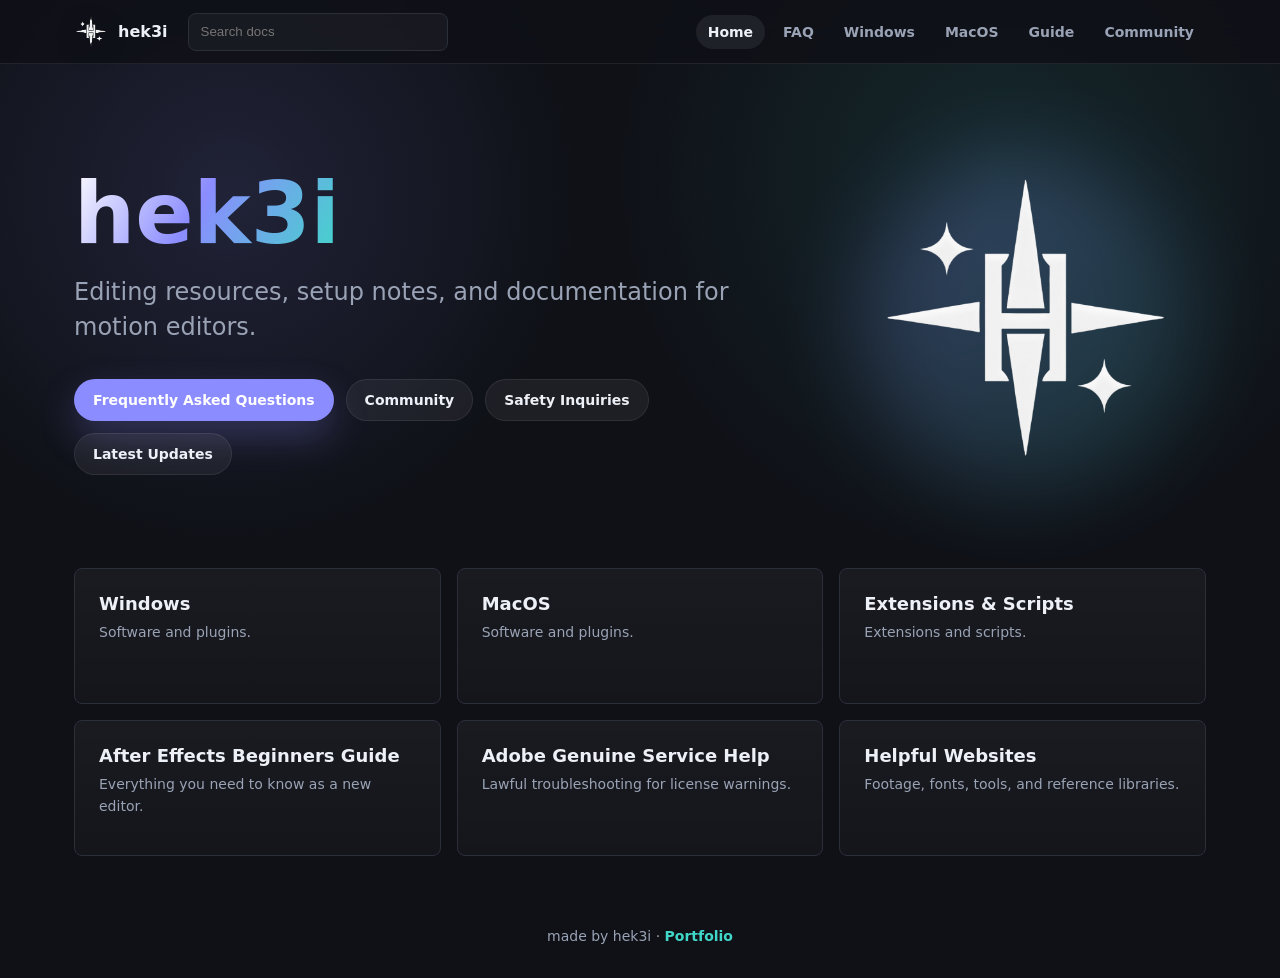
==== index.html @ b984771a "Add files via upload" ====
<!doctype html>
<html lang="en">
<head>
  <meta charset="utf-8">
  <meta name="viewport" content="width=device-width, initial-scale=1">
  <title>Home - hek3i</title>
  <meta name="description" content="Editing resources and documentation for hek3i.">
  <style>
    :root {
      color-scheme: dark;
      --bg: #0f1117;
      --panel: #171a22;
      --panel-soft: #1d212c;
      --line: #2a2f3a;
      --text: #edf0f7;
      --muted: #9aa3b5;
      --brand: #8b8cff;
      --brand-2: #40d7c8;
      --accent: #ffbd66;
      --danger: #ff7676;
      --radius: 8px;
      font-family: Inter, ui-sans-serif, system-ui, -apple-system, BlinkMacSystemFont, "Segoe UI", sans-serif;
    }

    * { box-sizing: border-box; }

    body {
      margin: 0;
      min-height: 100vh;
      background:
        radial-gradient(circle at 78% 18%, rgba(64, 215, 200, .12), transparent 24rem),
        radial-gradient(circle at 18% 20%, rgba(139, 140, 255, .14), transparent 22rem),
        var(--bg);
      color: var(--text);
      letter-spacing: 0;
    }

    a { color: inherit; text-decoration: none; }

    .topbar {
      position: sticky;
      top: 0;
      z-index: 20;
      height: 64px;
      border-bottom: 1px solid rgba(255,255,255,.08);
      background: rgba(15, 17, 23, .88);
      backdrop-filter: blur(16px);
    }

    .topbar-inner {
      max-width: 1180px;
      height: 100%;
      margin: 0 auto;
      display: flex;
      align-items: center;
      gap: 20px;
      padding: 0 24px;
    }

    .brand {
      display: inline-flex;
      align-items: center;
      gap: 10px;
      min-width: max-content;
      font-weight: 700;
    }

    .brand img {
      width: 34px;
      height: 34px;
      object-fit: contain;
      filter: drop-shadow(0 6px 14px rgba(0,0,0,.35));
    }

    .nav {
      margin-left: auto;
      display: flex;
      align-items: center;
      gap: 6px;
    }

    .nav a,
    .discord {
      display: inline-flex;
      align-items: center;
      min-height: 34px;
      padding: 0 12px;
      border-radius: 999px;
      color: var(--muted);
      font-size: 14px;
      font-weight: 600;
    }

    .nav a.active,
    .nav a:hover,
    .discord:hover {
      color: var(--text);
      background: rgba(255,255,255,.07);
    }

    .search {
      width: min(260px, 28vw);
      height: 38px;
      border: 1px solid var(--line);
      border-radius: var(--radius);
      background: rgba(255,255,255,.04);
      color: var(--text);
      padding: 0 12px;
      outline: 0;
    }

    .shell {
      max-width: 1180px;
      margin: 0 auto;
      padding: 56px 24px 72px;
    }

    .hero {
      display: grid;
      grid-template-columns: minmax(0, 1fr) 360px;
      align-items: center;
      gap: 58px;
      min-height: 430px;
      padding: 24px 0 64px;
    }

    h1 {
      margin: 0;
      font-size: clamp(56px, 8vw, 86px);
      line-height: .95;
      font-weight: 800;
      letter-spacing: 0;
    }

    .gradient-text {
      background: linear-gradient(120deg, #ffffff 0%, var(--brand) 46%, var(--brand-2) 100%);
      -webkit-background-clip: text;
      background-clip: text;
      color: transparent;
    }

    .tagline {
      margin: 20px 0 0;
      color: var(--muted);
      font-size: 24px;
      line-height: 1.45;
    }

    .actions {
      display: flex;
      flex-wrap: wrap;
      gap: 12px;
      margin-top: 34px;
    }

    .button {
      display: inline-flex;
      align-items: center;
      justify-content: center;
      min-height: 42px;
      padding: 0 18px;
      border-radius: 999px;
      border: 1px solid transparent;
      font-size: 14px;
      font-weight: 700;
      white-space: nowrap;
    }

    .button.primary {
      background: var(--brand);
      color: #fff;
      box-shadow: 0 16px 36px rgba(139, 140, 255, .25);
    }

    .button.secondary {
      background: rgba(255,255,255,.06);
      color: var(--text);
      border-color: rgba(255,255,255,.08);
    }

    .hero-art {
      position: relative;
      display: grid;
      place-items: center;
      min-height: 360px;
    }

    .hero-art::before {
      content: "";
      position: absolute;
      width: 330px;
      height: 330px;
      border-radius: 50%;
      background: linear-gradient(135deg, rgba(139,140,255,.35), rgba(64,215,200,.18));
      filter: blur(44px);
      opacity: .8;
    }

    .hero-art img {
      position: relative;
      width: min(320px, 80vw);
      height: auto;
      animation: float 6s ease-in-out infinite;
    }

    @keyframes float {
      0%, 100% { transform: translateY(0); }
      50% { transform: translateY(-12px); }
    }

    .feature-grid {
      display: grid;
      grid-template-columns: repeat(3, minmax(0, 1fr));
      gap: 16px;
    }

    .feature {
      display: block;
      min-height: 136px;
      padding: 24px;
      border: 1px solid var(--line);
      border-radius: var(--radius);
      background: linear-gradient(180deg, rgba(255,255,255,.045), rgba(255,255,255,.02));
      transition: transform .18s ease, border-color .18s ease, background .18s ease;
    }

    .feature:hover {
      transform: translateY(-3px);
      border-color: rgba(139,140,255,.55);
      background: linear-gradient(180deg, rgba(139,140,255,.12), rgba(255,255,255,.025));
    }

    .feature h2 {
      margin: 0 0 8px;
      font-size: 18px;
      letter-spacing: 0;
    }

    .feature p {
      margin: 0;
      color: var(--muted);
      line-height: 1.55;
      font-size: 14px;
    }

    .docs-layout {
      display: grid;
      grid-template-columns: 260px minmax(0, 1fr);
      gap: 42px;
      align-items: start;
    }

    .sidebar {
      position: sticky;
      top: 92px;
      max-height: calc(100vh - 112px);
      overflow: auto;
      padding-right: 6px;
    }

    .side-group {
      margin-bottom: 24px;
    }

    .side-title {
      margin: 0 0 8px;
      color: var(--text);
      font-size: 13px;
      font-weight: 800;
    }

    .side-link {
      display: flex;
      align-items: center;
      min-height: 34px;
      padding: 0 10px;
      border-radius: 6px;
      color: var(--muted);
      font-size: 14px;
    }

    .side-link.active,
    .side-link:hover {
      color: var(--text);
      background: rgba(255,255,255,.06);
    }

    .doc {
      max-width: 760px;
      min-height: 520px;
    }

    .doc h1 {
      margin-bottom: 16px;
      font-size: clamp(36px, 5vw, 52px);
      line-height: 1.08;
    }

    .doc .lead {
      color: var(--muted);
      font-size: 18px;
      line-height: 1.7;
      margin: 0 0 32px;
    }

    .doc h2 {
      margin: 34px 0 10px;
      padding-top: 22px;
      border-top: 1px solid var(--line);
      font-size: 22px;
      letter-spacing: 0;
    }

    .doc p,
    .doc li {
      color: #c7cedd;
      line-height: 1.75;
      font-size: 16px;
    }

    .doc ul {
      padding-left: 22px;
    }

    .notice {
      margin: 24px 0;
      padding: 16px 18px;
      border: 1px solid rgba(255, 189, 102, .35);
      border-radius: var(--radius);
      background: rgba(255, 189, 102, .08);
      color: #f5d2a1;
      line-height: 1.65;
    }

    .empty-state {
      border: 1px dashed rgba(255,255,255,.18);
      border-radius: var(--radius);
      padding: 18px;
      background: rgba(255,255,255,.03);
      color: var(--muted);
    }

    .footer {
      max-width: 1180px;
      margin: 0 auto;
      padding: 0 24px 34px;
      color: var(--muted);
      font-size: 14px;
      text-align: center;
    }

    .footer a {
      color: var(--brand-2);
      font-weight: 700;
    }

    .footer a:hover {
      color: var(--text);
    }

    .hidden { display: none; }

    @media (max-width: 880px) {
      .topbar { height: auto; }
      .topbar-inner {
        min-height: 64px;
        flex-wrap: wrap;
        padding: 12px 18px;
      }
      .nav {
        width: 100%;
        order: 3;
        overflow-x: auto;
        margin-left: 0;
        padding-bottom: 2px;
      }
      .search {
        flex: 1;
        min-width: 150px;
        width: auto;
      }
      .shell { padding: 34px 18px 58px; }
      .footer { padding: 0 18px 30px; }
      .hero {
        grid-template-columns: 1fr;
        gap: 26px;
        padding-bottom: 42px;
      }
      .hero-art {
        min-height: 260px;
        order: -1;
      }
      .feature-grid {
        grid-template-columns: 1fr;
      }
      .docs-layout {
        grid-template-columns: 1fr;
        gap: 28px;
      }
      .sidebar {
        position: static;
        max-height: none;
        display: grid;
        grid-template-columns: repeat(2, minmax(0, 1fr));
        gap: 16px;
      }
    }

    @media (max-width: 560px) {
      .sidebar { grid-template-columns: 1fr; }
      .actions { align-items: stretch; }
      .button { width: 100%; }
      h1 { font-size: 52px; }
      .tagline { font-size: 20px; }
    }
  </style>
</head>
<body>
  <header class="topbar">
    <div class="topbar-inner">
      <a class="brand" href="#/">
        <img src="hek3i-mark.png" alt="">
        <span>hek3i</span>
      </a>
      <input id="search" class="search" type="search" placeholder="Search docs">
      <nav class="nav" aria-label="Main navigation">
        <a href="#/" data-nav="/">Home</a>
        <a href="#/faq" data-nav="/faq">FAQ</a>
        <a href="#/windows" data-nav="/windows">Windows</a>
        <a href="#/mac" data-nav="/mac">MacOS</a>
        <a href="#/beginnersguide" data-nav="/beginnersguide">Guide</a>
        <a class="discord" href="#/community" data-nav="/community">Community</a>
      </nav>
    </div>
  </header>

  <main class="shell">
    <section id="home">
      <div class="hero">
        <div>
          <h1><span class="gradient-text">hek3i</span></h1>
          <p class="tagline">Editing resources, setup notes, and documentation for motion editors.</p>
          <div class="actions">
            <a class="button primary" href="#/faq">Frequently Asked Questions</a>
            <a class="button secondary" href="#/community">Community</a>
            <a class="button secondary" href="#/safety">Safety Inquiries</a>
            <a class="button secondary" href="#/changelog">Latest Updates</a>
          </div>
        </div>
        <div class="hero-art" aria-hidden="true">
          <img src="hek3i-mark.png" alt="">
        </div>
      </div>

      <div class="feature-grid" id="features"></div>
    </section>

    <section id="docs" class="docs-layout hidden">
      <aside class="sidebar" id="sidebar" aria-label="Documentation sidebar"></aside>
      <article class="doc" id="doc"></article>
    </section>
  </main>

  <footer class="footer">
    made by hek3i · <a href="https://me.hek3i.cc" target="_blank" rel="noopener">Portfolio</a>
  </footer>

  <script>
    const groups = [
      {
        title: "Downloads",
        items: [
          ["/windows", "Windows", "Software and plugins."],
          ["/mac", "MacOS", "Software and plugins."],
          ["/extensions", "Extensions & Scripts", "Extensions and scripts."],
          ["/archived", "Archived", "Discontinued or superseded resources."]
        ]
      },
      {
        title: "FAQ",
        items: [["/faq", "Frequently Asked Questions", "Answers before you install or troubleshoot."]]
      },
      {
        title: "Guides",
        items: [
          ["/genuine-service", "Adobe Genuine Service Help", "Lawful troubleshooting for license warnings."],
          ["/beginnersguide", "After Effects Beginners Guide", "Everything you need to know as a new editor."],
          ["/mxn-troubleshoot", "Maxon Troubleshoot Guide", "Common render, plugin, and login fixes."],
          ["/versionswapguide", "Changing Adobe Versions", "Planning upgrades and rollbacks."],
          ["/ae-paths", "After Effects Installation Paths", "Where common folders live."],
          ["/licensing", "Adobe Licensing", "Activation and account guidance."],
          ["/rosetta", "Rosetta Guide (MacOS)", "Apple silicon compatibility notes."]
        ]
      },
      {
        title: "Other Links",
        items: [
          ["/websites", "Helpful Websites", "Footage, fonts, tools, and reference libraries."],
          ["/footage", "AMV Footage", "Clean sourcing notes for clips and packs."],
          ["/safety", "Safety Inquiries", "What to check before trusting a download."],
          ["/changelog", "Latest Updates", "A living log for future edits."],
          ["/community", "Community", "Where to send people next."]
        ]
      }
    ];

    const pages = {
      "/faq": {
        title: "Frequently Asked Questions",
        lead: "Short answers for the questions an editing resource site usually gets first.",
        sections: [
          ["What is hek3i?", "hek3i is a documentation hub for motion editing resources, setup notes, and safer workflow references."],
          ["Are downloads hosted here?", "This rebuild is prepared for resource links, but fields that depend on live files are intentionally left as documentation slots until you add verified sources."],
          ["Can I request a page?", "Yes. The navigation is already organized so new pages can be dropped into Downloads, Guides, FAQ, or Other Links."]
        ]
      },
      "/windows": {
        title: "Windows",
        lead: "A place for Windows setup notes, plugin compatibility, and trusted resource links.",
        sections: [
          ["Recommended fields", "Add app version, supported Windows versions, install notes, source link, checksum, and known issues."],
          ["Before installing", "Create a restore point, download from official vendors where possible, scan files, and keep a note of plugin versions used in active projects."],
          ["Resource slots", "Plugin managers, typography tools, footage utilities, codec tools, and editor helpers can be listed here after verification."]
        ]
      },
      "/mac": {
        title: "MacOS",
        lead: "Compatibility notes for Intel and Apple silicon editing setups.",
        sections: [
          ["Recommended fields", "Track chip type, macOS version, app version, notarization status, and whether Rosetta is required."],
          ["Before installing", "Prefer signed installers, check privacy permissions, and keep plugin builds matched to your host application."],
          ["Resource slots", "Add verified links for color tools, extension managers, font utilities, and codecs."]
        ]
      },
      "/extensions": {
        title: "Extensions & Scripts",
        lead: "A catalog page for scripts, panels, presets, and workflow helpers.",
        sections: [
          ["Listing format", "Use name, platform, host app, install folder, author, license, and last-tested date."],
          ["Review checklist", "Read the source when available, avoid unknown installers, and document what permissions a panel requires."],
          ["Status field", "Mark each item as verified, needs review, archived, or removed."]
        ]
      },
      "/archived": {
        title: "Archived",
        lead: "A quiet place for dead links, discontinued files, and old instructions that should not be treated as current.",
        sections: [
          ["Purpose", "Keep historical context without making old downloads look recommended."],
          ["Suggested columns", "Original title, last known URL, archive date, replacement link, and reason for retirement."],
          ["Current status", "Generated from the recovered navigation map; content fields are ready for manual review."]
        ]
      },
      "/beginnersguide": {
        title: "After Effects Beginners Guide",
        lead: "A starter path for new editors who need the basics before they collect plugins.",
        sections: [
          ["Start here", "Learn project organization, frame rates, composition settings, keyframes, graph editor basics, masks, precomps, and export settings."],
          ["Practice loop", "Build one short edit, duplicate it, then improve timing, typography, color, and sound design one pass at a time."],
          ["Avoid early clutter", "Install only the tools needed for the next project so troubleshooting stays manageable."]
        ]
      },
      "/genuine-service": {
        title: "Adobe Genuine Service Help",
        lead: "Safe troubleshooting for warnings, licensing errors, and account mismatch problems.",
        notice: "This page is intentionally written for lawful troubleshooting. It does not include bypasses, cracks, or instructions to disable licensing checks.",
        sections: [
          ["First checks", "Confirm your subscription status, sign out and back in, update Creative Cloud Desktop, and verify that the installed app matches the licensed account."],
          ["Clean repair path", "Use Adobe's official cleanup and support tools when a legitimate installation is corrupted."],
          ["Documentation fields", "Add official support links, error codes, screenshots, and steps that preserve licensing compliance."]
        ]
      },
      "/mxn-troubleshoot": {
        title: "Maxon Troubleshoot Guide",
        lead: "A workspace for fixing plugin activation, missing effects, render failures, and version mismatches.",
        sections: [
          ["Check order", "Confirm host app version, Maxon app version, account status, plugin path, GPU driver, and whether the project was made with a newer plugin build."],
          ["Common fixes", "Reinstall through the official manager, clear only documented caches, and test in a blank project before changing client files."],
          ["Notes field", "Record exact versions so teams can reproduce the fix."]
        ]
      },
      "/versionswapguide": {
        title: "Changing Adobe Versions",
        lead: "Upgrade and rollback planning for After Effects projects.",
        sections: [
          ["Before changing", "Back up projects, note plugin versions, export a reference render, and check whether collaborators need the same version."],
          ["Rollback notes", "Keep older installers only through official account channels and avoid opening production files in newer versions unless you have a copy."],
          ["Compatibility field", "Track which version each template, plugin, or preset was last tested with."]
        ]
      },
      "/ae-paths": {
        title: "After Effects Installation Paths",
        lead: "Common places to document presets, scripts, plugins, templates, and cache folders.",
        sections: [
          ["Windows fields", "Record system plugin folders, user scripts, presets, media cache, and render output locations for your specific version."],
          ["MacOS fields", "Record application support folders, user scripts, presets, plugins, and privacy permissions."],
          ["Team note", "Paths change by app version and installation choice, so keep this page versioned."]
        ]
      },
      "/licensing": {
        title: "Adobe Licensing",
        lead: "Account and activation guidance for legitimate installations.",
        notice: "The recovered navigation referenced activation tools. In this hek3i rebuild, that area is replaced with compliant licensing documentation.",
        sections: [
          ["Account checks", "Confirm the correct Adobe ID, plan status, device limit, and Creative Cloud Desktop health."],
          ["When activation fails", "Use official repair steps, contact support, or reinstall from Adobe's account portal."],
          ["Fields to fill", "Official support URL, error code, affected version, date checked, and resolution."]
        ]
      },
      "/rosetta": {
        title: "Rosetta Guide (MacOS)",
        lead: "Compatibility notes for running Intel-only tools on Apple silicon Macs.",
        sections: [
          ["When to use Rosetta", "Use it only when a plugin, codec, or extension has no native Apple silicon build and the vendor recommends Rosetta."],
          ["Test method", "Open a duplicate project, render a short section, and compare plugin behavior before changing your main workflow."],
          ["Fields to fill", "Tool name, native support status, tested host app version, and vendor note."]
        ]
      },
      "/websites": {
        title: "Helpful Websites",
        lead: "A curated list area for editors: footage, fonts, design references, converters, and learning libraries.",
        sections: [
          ["Categories", "Footage, sound design, typography, color references, compression tools, stock-safe assets, and technical documentation."],
          ["Quality bar", "Prefer sites with clear licensing, stable downloads, author attribution, and update history."],
          ["Template row", "Name, URL, category, license, notes, and last checked."]
        ]
      },
      "/footage": {
        title: "AMV Footage",
        lead: "A documentation page for sourcing clips and organizing edit-ready footage.",
        sections: [
          ["Sourcing note", "Only list sources that you have permission to use or that are appropriate for your project context."],
          ["Organization", "Track show/movie title, resolution, frame rate, source quality, color space, and storage path."],
          ["Field status", "This page is ready for your verified links and pack notes."]
        ]
      },
      "/safety": {
        title: "Safety Inquiries",
        lead: "A simple checklist for deciding whether a download, script, or plugin should be trusted.",
        sections: [
          ["Check the source", "Use official vendors, known authors, signed releases, and links shared from original project pages."],
          ["Check the file", "Scan downloads, compare checksums when available, and avoid installers that ask for unrelated permissions."],
          ["Check the claim", "Be careful with tools promising free paid software, hidden unlocks, or system-level changes without clear documentation."]
        ]
      },
      "/changelog": {
        title: "Latest Updates",
        lead: "A living update log for the hek3i docs.",
        sections: [
          ["2026-07-05", "Initial rebuild created from the recovered homepage structure, branded as hek3i, with documentation-style routes and safe placeholder fields."],
          ["Next", "Add verified resource links, dates checked, and screenshots for any page that points to software."]
        ]
      },
      "/community": {
        title: "Community",
        lead: "A placeholder page for Discord, support, and contribution links.",
        sections: [
          ["Discord", "Add your hek3i invite link here when the community is ready."],
          ["Contributing", "Use issues, pull requests, or a simple form to suggest new safe resources."],
          ["Moderation", "Keep requests focused on legal resources, project help, and troubleshooting."]
        ]
      }
    };

    const featureRoutes = ["/windows", "/mac", "/extensions", "/beginnersguide", "/genuine-service", "/websites"];
    const home = document.getElementById("home");
    const docs = document.getElementById("docs");
    const doc = document.getElementById("doc");
    const sidebar = document.getElementById("sidebar");
    const features = document.getElementById("features");
    const search = document.getElementById("search");

    function allItems() {
      return groups.flatMap(group => group.items.map(item => ({ group: group.title, route: item[0], title: item[1], desc: item[2] })));
    }

    function renderFeatures() {
      features.innerHTML = featureRoutes.map(route => {
        const item = allItems().find(entry => entry.route === route);
        return `<a class="feature" href="#${item.route}"><h2>${item.title}</h2><p>${item.desc}</p></a>`;
      }).join("");
    }

    function renderSidebar(filter = "") {
      const query = filter.trim().toLowerCase();
      sidebar.innerHTML = groups.map(group => {
        const links = group.items
          .filter(item => !query || `${item[1]} ${item[2]} ${group.title}`.toLowerCase().includes(query))
          .map(item => `<a class="side-link" href="#${item[0]}" data-route="${item[0]}">${item[1]}</a>`)
          .join("");
        if (!links) return "";
        return `<div class="side-group"><p class="side-title">${group.title}</p>${links}</div>`;
      }).join("") || `<div class="empty-state">No pages matched that search.</div>`;
    }

    function renderDoc(route) {
      const page = pages[route] || pages["/faq"];
      document.title = `${page.title} - hek3i`;
      doc.innerHTML = `
        <h1>${page.title}</h1>
        <p class="lead">${page.lead}</p>
        ${page.notice ? `<div class="notice">${page.notice}</div>` : ""}
        ${page.sections.map(section => `<h2>${section[0]}</h2><p>${section[1]}</p>`).join("")}
      `;
      document.querySelectorAll(".side-link").forEach(link => link.classList.toggle("active", link.dataset.route === route));
      document.querySelectorAll("[data-nav]").forEach(link => link.classList.toggle("active", link.dataset.nav === route || (route === "/" && link.dataset.nav === "/")));
    }

    function route() {
      const path = location.hash.replace(/^#/, "") || "/";
      renderSidebar(search.value);
      if (path === "/") {
        document.title = "Home - hek3i";
        home.classList.remove("hidden");
        docs.classList.add("hidden");
        document.querySelectorAll("[data-nav]").forEach(link => link.classList.toggle("active", link.dataset.nav === "/"));
        return;
      }
      home.classList.add("hidden");
      docs.classList.remove("hidden");
      renderDoc(path);
      window.scrollTo({ top: 0, behavior: "smooth" });
    }

    search.addEventListener("input", () => {
      renderSidebar(search.value);
      const path = location.hash.replace(/^#/, "") || "/";
      if (path !== "/") renderDoc(path);
    });

    window.addEventListener("hashchange", route);
    renderFeatures();
    route();
  </script>
</body>
</html>
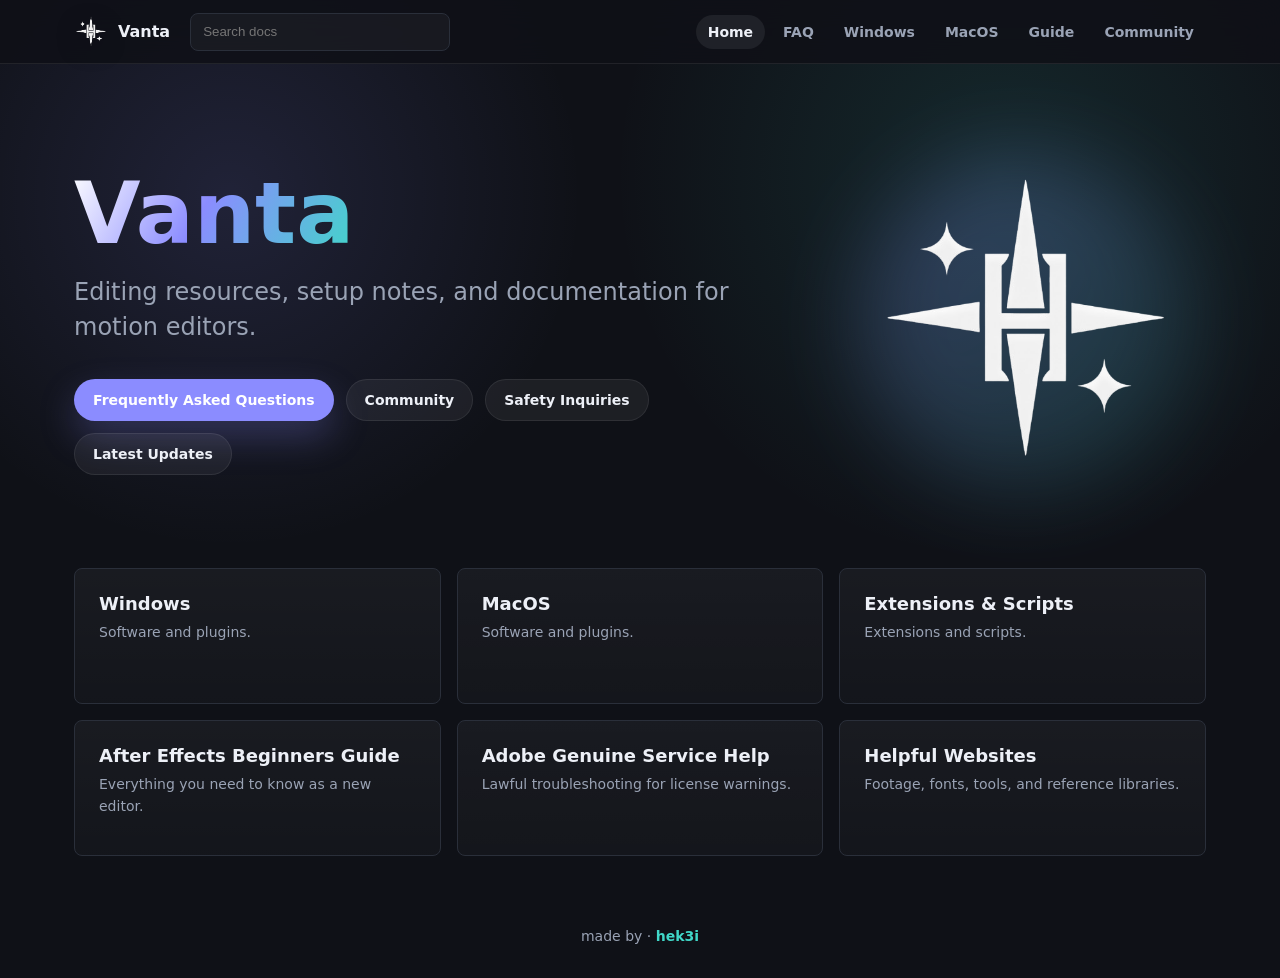
==== commit c9ff560d: "Change site title and branding from 'hek3i' to 'Vanta'" ====
--- a/index.html
+++ b/index.html
@@ -3,7 +3,7 @@
 <head>
   <meta charset="utf-8">
   <meta name="viewport" content="width=device-width, initial-scale=1">
-  <title>Home - hek3i</title>
+  <title>Home - Vanta</title>
   <meta name="description" content="Editing resources and documentation for hek3i.">
   <style>
     :root {
@@ -420,7 +420,7 @@
     <div class="topbar-inner">
       <a class="brand" href="#/">
         <img src="hek3i-mark.png" alt="">
-        <span>hek3i</span>
+        <span>Vanta</span>
       </a>
       <input id="search" class="search" type="search" placeholder="Search docs">
       <nav class="nav" aria-label="Main navigation">
@@ -438,7 +438,7 @@
     <section id="home">
       <div class="hero">
         <div>
-          <h1><span class="gradient-text">hek3i</span></h1>
+          <h1><span class="gradient-text">Vanta</span></h1>
           <p class="tagline">Editing resources, setup notes, and documentation for motion editors.</p>
           <div class="actions">
             <a class="button primary" href="#/faq">Frequently Asked Questions</a>
@@ -462,7 +462,7 @@
   </main>
 
   <footer class="footer">
-    made by hek3i · <a href="https://me.hek3i.cc" target="_blank" rel="noopener">Portfolio</a>
+    made by · <a href="https://hek3i.cc" target="_blank" rel="noopener">hek3i</a>
   </footer>
 
   <script>
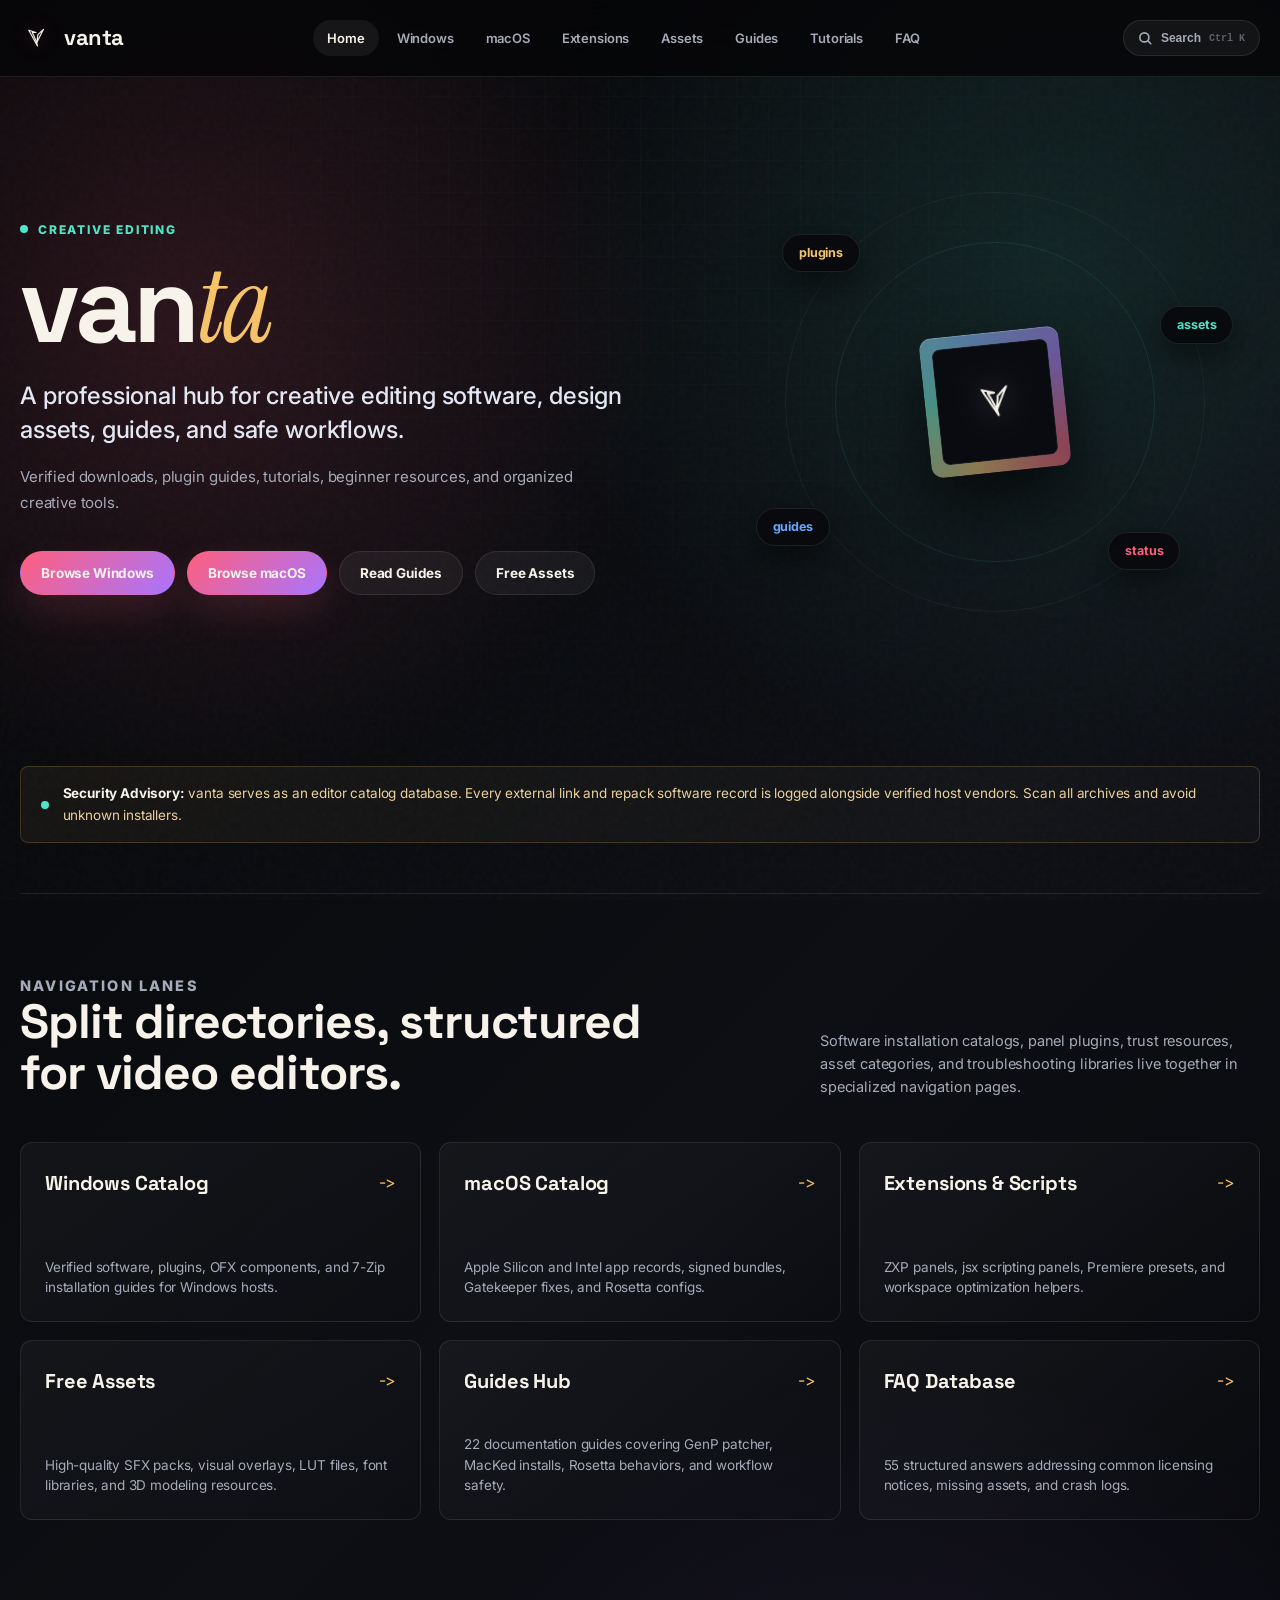
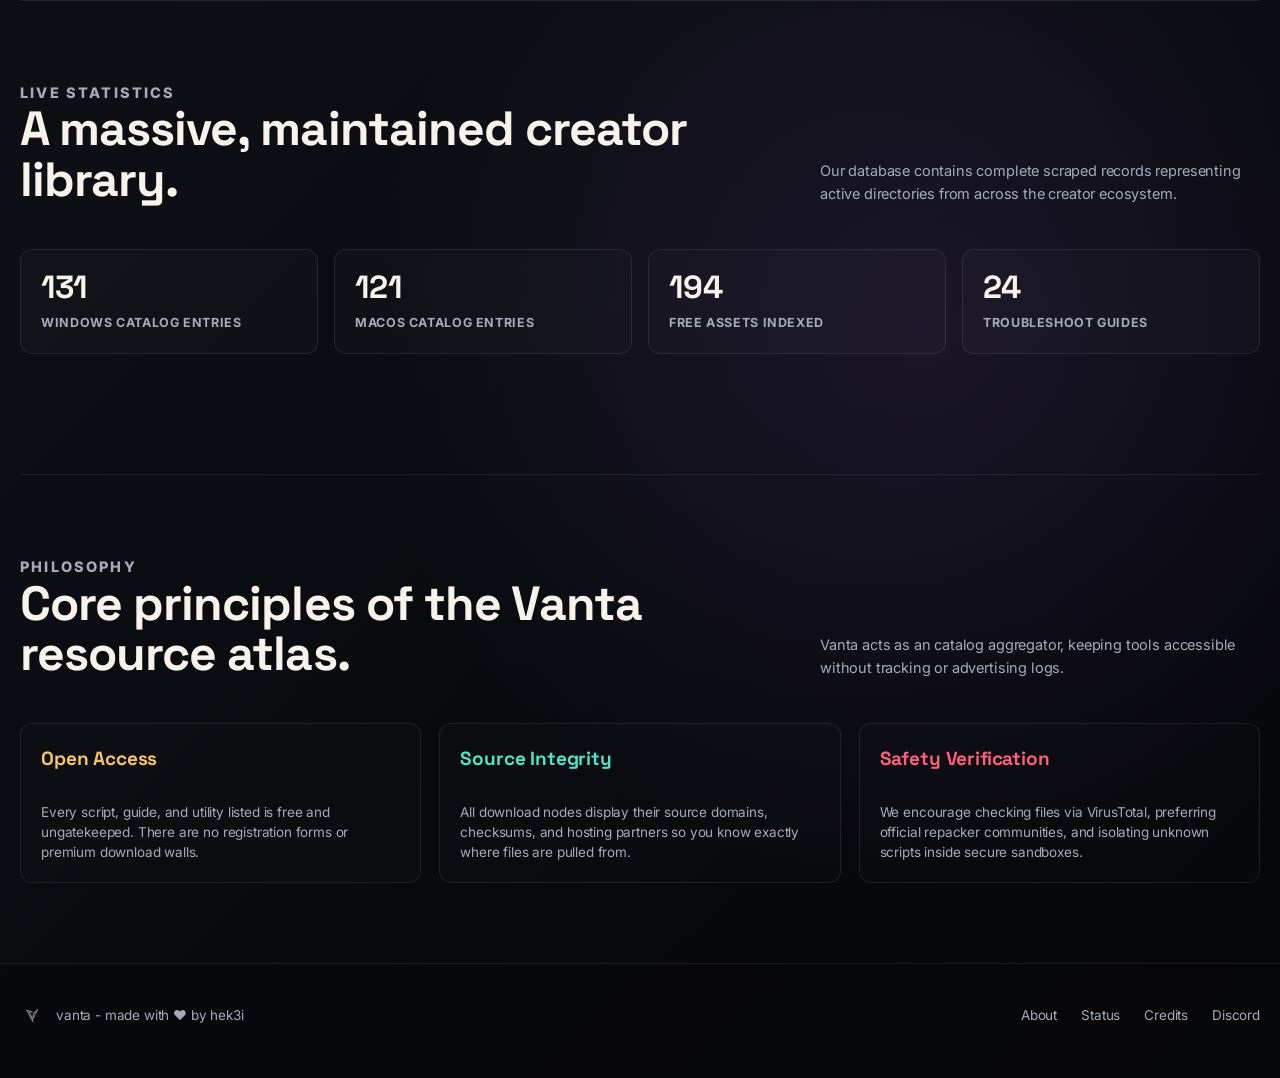
==== commit 138d879d: "Add files via upload" ====
--- a/index.html
+++ b/index.html
@@ -3,733 +3,232 @@
 <head>
   <meta charset="utf-8">
   <meta name="viewport" content="width=device-width, initial-scale=1">
-  <title>Home - Vanta</title>
-  <meta name="description" content="Editing resources and documentation for hek3i.">
-  <style>
-    :root {
-      color-scheme: dark;
-      --bg: #0f1117;
-      --panel: #171a22;
-      --panel-soft: #1d212c;
-      --line: #2a2f3a;
-      --text: #edf0f7;
-      --muted: #9aa3b5;
-      --brand: #8b8cff;
-      --brand-2: #40d7c8;
-      --accent: #ffbd66;
-      --danger: #ff7676;
-      --radius: 8px;
-      font-family: Inter, ui-sans-serif, system-ui, -apple-system, BlinkMacSystemFont, "Segoe UI", sans-serif;
-    }
-
-    * { box-sizing: border-box; }
-
-    body {
-      margin: 0;
-      min-height: 100vh;
-      background:
-        radial-gradient(circle at 78% 18%, rgba(64, 215, 200, .12), transparent 24rem),
-        radial-gradient(circle at 18% 20%, rgba(139, 140, 255, .14), transparent 22rem),
-        var(--bg);
-      color: var(--text);
-      letter-spacing: 0;
-    }
-
-    a { color: inherit; text-decoration: none; }
-
-    .topbar {
-      position: sticky;
-      top: 0;
-      z-index: 20;
-      height: 64px;
-      border-bottom: 1px solid rgba(255,255,255,.08);
-      background: rgba(15, 17, 23, .88);
-      backdrop-filter: blur(16px);
-    }
-
-    .topbar-inner {
-      max-width: 1180px;
-      height: 100%;
-      margin: 0 auto;
-      display: flex;
-      align-items: center;
-      gap: 20px;
-      padding: 0 24px;
-    }
-
-    .brand {
-      display: inline-flex;
-      align-items: center;
-      gap: 10px;
-      min-width: max-content;
-      font-weight: 700;
-    }
-
-    .brand img {
-      width: 34px;
-      height: 34px;
-      object-fit: contain;
-      filter: drop-shadow(0 6px 14px rgba(0,0,0,.35));
-    }
-
-    .nav {
-      margin-left: auto;
-      display: flex;
-      align-items: center;
-      gap: 6px;
-    }
-
-    .nav a,
-    .discord {
-      display: inline-flex;
-      align-items: center;
-      min-height: 34px;
-      padding: 0 12px;
-      border-radius: 999px;
-      color: var(--muted);
-      font-size: 14px;
-      font-weight: 600;
-    }
-
-    .nav a.active,
-    .nav a:hover,
-    .discord:hover {
-      color: var(--text);
-      background: rgba(255,255,255,.07);
-    }
-
-    .search {
-      width: min(260px, 28vw);
-      height: 38px;
-      border: 1px solid var(--line);
-      border-radius: var(--radius);
-      background: rgba(255,255,255,.04);
-      color: var(--text);
-      padding: 0 12px;
-      outline: 0;
-    }
-
-    .shell {
-      max-width: 1180px;
-      margin: 0 auto;
-      padding: 56px 24px 72px;
-    }
-
-    .hero {
-      display: grid;
-      grid-template-columns: minmax(0, 1fr) 360px;
-      align-items: center;
-      gap: 58px;
-      min-height: 430px;
-      padding: 24px 0 64px;
-    }
-
-    h1 {
-      margin: 0;
-      font-size: clamp(56px, 8vw, 86px);
-      line-height: .95;
-      font-weight: 800;
-      letter-spacing: 0;
-    }
-
-    .gradient-text {
-      background: linear-gradient(120deg, #ffffff 0%, var(--brand) 46%, var(--brand-2) 100%);
-      -webkit-background-clip: text;
-      background-clip: text;
-      color: transparent;
-    }
-
-    .tagline {
-      margin: 20px 0 0;
-      color: var(--muted);
-      font-size: 24px;
-      line-height: 1.45;
-    }
-
-    .actions {
-      display: flex;
-      flex-wrap: wrap;
-      gap: 12px;
-      margin-top: 34px;
-    }
-
-    .button {
-      display: inline-flex;
-      align-items: center;
-      justify-content: center;
-      min-height: 42px;
-      padding: 0 18px;
-      border-radius: 999px;
-      border: 1px solid transparent;
-      font-size: 14px;
-      font-weight: 700;
-      white-space: nowrap;
-    }
-
-    .button.primary {
-      background: var(--brand);
-      color: #fff;
-      box-shadow: 0 16px 36px rgba(139, 140, 255, .25);
-    }
-
-    .button.secondary {
-      background: rgba(255,255,255,.06);
-      color: var(--text);
-      border-color: rgba(255,255,255,.08);
-    }
-
-    .hero-art {
-      position: relative;
-      display: grid;
-      place-items: center;
-      min-height: 360px;
-    }
-
-    .hero-art::before {
-      content: "";
-      position: absolute;
-      width: 330px;
-      height: 330px;
-      border-radius: 50%;
-      background: linear-gradient(135deg, rgba(139,140,255,.35), rgba(64,215,200,.18));
-      filter: blur(44px);
-      opacity: .8;
-    }
-
-    .hero-art img {
-      position: relative;
-      width: min(320px, 80vw);
-      height: auto;
-      animation: float 6s ease-in-out infinite;
-    }
-
-    @keyframes float {
-      0%, 100% { transform: translateY(0); }
-      50% { transform: translateY(-12px); }
-    }
-
-    .feature-grid {
-      display: grid;
-      grid-template-columns: repeat(3, minmax(0, 1fr));
-      gap: 16px;
-    }
-
-    .feature {
-      display: block;
-      min-height: 136px;
-      padding: 24px;
-      border: 1px solid var(--line);
-      border-radius: var(--radius);
-      background: linear-gradient(180deg, rgba(255,255,255,.045), rgba(255,255,255,.02));
-      transition: transform .18s ease, border-color .18s ease, background .18s ease;
-    }
-
-    .feature:hover {
-      transform: translateY(-3px);
-      border-color: rgba(139,140,255,.55);
-      background: linear-gradient(180deg, rgba(139,140,255,.12), rgba(255,255,255,.025));
-    }
-
-    .feature h2 {
-      margin: 0 0 8px;
-      font-size: 18px;
-      letter-spacing: 0;
-    }
-
-    .feature p {
-      margin: 0;
-      color: var(--muted);
-      line-height: 1.55;
-      font-size: 14px;
-    }
-
-    .docs-layout {
-      display: grid;
-      grid-template-columns: 260px minmax(0, 1fr);
-      gap: 42px;
-      align-items: start;
-    }
-
-    .sidebar {
-      position: sticky;
-      top: 92px;
-      max-height: calc(100vh - 112px);
-      overflow: auto;
-      padding-right: 6px;
-    }
-
-    .side-group {
-      margin-bottom: 24px;
-    }
-
-    .side-title {
-      margin: 0 0 8px;
-      color: var(--text);
-      font-size: 13px;
-      font-weight: 800;
-    }
-
-    .side-link {
-      display: flex;
-      align-items: center;
-      min-height: 34px;
-      padding: 0 10px;
-      border-radius: 6px;
-      color: var(--muted);
-      font-size: 14px;
-    }
-
-    .side-link.active,
-    .side-link:hover {
-      color: var(--text);
-      background: rgba(255,255,255,.06);
-    }
-
-    .doc {
-      max-width: 760px;
-      min-height: 520px;
-    }
-
-    .doc h1 {
-      margin-bottom: 16px;
-      font-size: clamp(36px, 5vw, 52px);
-      line-height: 1.08;
-    }
-
-    .doc .lead {
-      color: var(--muted);
-      font-size: 18px;
-      line-height: 1.7;
-      margin: 0 0 32px;
-    }
-
-    .doc h2 {
-      margin: 34px 0 10px;
-      padding-top: 22px;
-      border-top: 1px solid var(--line);
-      font-size: 22px;
-      letter-spacing: 0;
-    }
-
-    .doc p,
-    .doc li {
-      color: #c7cedd;
-      line-height: 1.75;
-      font-size: 16px;
-    }
-
-    .doc ul {
-      padding-left: 22px;
-    }
-
-    .notice {
-      margin: 24px 0;
-      padding: 16px 18px;
-      border: 1px solid rgba(255, 189, 102, .35);
-      border-radius: var(--radius);
-      background: rgba(255, 189, 102, .08);
-      color: #f5d2a1;
-      line-height: 1.65;
-    }
-
-    .empty-state {
-      border: 1px dashed rgba(255,255,255,.18);
-      border-radius: var(--radius);
-      padding: 18px;
-      background: rgba(255,255,255,.03);
-      color: var(--muted);
-    }
-
-    .footer {
-      max-width: 1180px;
-      margin: 0 auto;
-      padding: 0 24px 34px;
-      color: var(--muted);
-      font-size: 14px;
-      text-align: center;
-    }
-
-    .footer a {
-      color: var(--brand-2);
-      font-weight: 700;
-    }
-
-    .footer a:hover {
-      color: var(--text);
-    }
-
-    .hidden { display: none; }
-
-    @media (max-width: 880px) {
-      .topbar { height: auto; }
-      .topbar-inner {
-        min-height: 64px;
-        flex-wrap: wrap;
-        padding: 12px 18px;
-      }
-      .nav {
-        width: 100%;
-        order: 3;
-        overflow-x: auto;
-        margin-left: 0;
-        padding-bottom: 2px;
-      }
-      .search {
-        flex: 1;
-        min-width: 150px;
-        width: auto;
-      }
-      .shell { padding: 34px 18px 58px; }
-      .footer { padding: 0 18px 30px; }
-      .hero {
-        grid-template-columns: 1fr;
-        gap: 26px;
-        padding-bottom: 42px;
-      }
-      .hero-art {
-        min-height: 260px;
-        order: -1;
-      }
-      .feature-grid {
-        grid-template-columns: 1fr;
-      }
-      .docs-layout {
-        grid-template-columns: 1fr;
-        gap: 28px;
-      }
-      .sidebar {
-        position: static;
-        max-height: none;
-        display: grid;
-        grid-template-columns: repeat(2, minmax(0, 1fr));
-        gap: 16px;
-      }
-    }
-
-    @media (max-width: 560px) {
-      .sidebar { grid-template-columns: 1fr; }
-      .actions { align-items: stretch; }
-      .button { width: 100%; }
-      h1 { font-size: 52px; }
-      .tagline { font-size: 20px; }
-    }
-  </style>
+  <title>vanta</title>
+  <meta name="description" content="vanta is a polished catalog for editing resources, guides, assets, software notes, and workflow safety.">
+  
+  <link rel="preconnect" href="https://fonts.googleapis.com">
+  <link rel="preconnect" href="https://fonts.gstatic.com" crossorigin>
+  <link href="https://fonts.googleapis.com/css2?family=Instrument+Serif:ital@0;1&family=Inter:wght@400;500;600;700;800;900&family=Space+Grotesk:wght@500;600;700&display=swap" rel="stylesheet">
+  <link rel="icon" href="assets/logo.svg">
+  <link rel="stylesheet" href="vanta.css">
 </head>
 <body>
+  <!-- Header -->
   <header class="topbar">
-    <div class="topbar-inner">
-      <a class="brand" href="#/">
-        <img src="hek3i-mark.png" alt="">
-        <span>Vanta</span>
+    <nav class="shell nav" aria-label="Primary navigation">
+      <a class="brand" href="index.html">
+        <svg class="brand-logo" viewBox="0 0 1000 1000" fill="none">
+          <path d="M 275,256 L 545,750 L 512,608 L 385,325 L 500,328 Z" stroke="currentColor" stroke-width="36" stroke-linecap="round" stroke-linejoin="round" />
+          <path d="M 525,642 L 735,230 L 560,395 Z" stroke="currentColor" stroke-width="36" stroke-linecap="round" stroke-linejoin="round" />
+        </svg>
+        <span>vanta</span>
       </a>
-      <input id="search" class="search" type="search" placeholder="Search docs">
-      <nav class="nav" aria-label="Main navigation">
-        <a href="#/" data-nav="/">Home</a>
-        <a href="#/faq" data-nav="/faq">FAQ</a>
-        <a href="#/windows" data-nav="/windows">Windows</a>
-        <a href="#/mac" data-nav="/mac">MacOS</a>
-        <a href="#/beginnersguide" data-nav="/beginnersguide">Guide</a>
-        <a class="discord" href="#/community" data-nav="/community">Community</a>
-      </nav>
+      <div class="nav-links">
+        <a href="index.html" class="active">Home</a>
+        <a href="windows.html">Windows</a>
+        <a href="macos.html">macOS</a>
+        <a href="extensions.html">Extensions</a>
+        <a href="resources.html">Assets</a>
+        <a href="guides.html">Guides</a>
+        <a href="tutorials.html">Tutorials</a>
+        <a href="faq.html">FAQ</a>
+      </div>
+      <div class="nav-right-actions">
+        <button class="search-trigger-btn" aria-label="Open search">
+          <svg width="15" height="15" viewBox="0 0 20 20" fill="none" aria-hidden="true">
+            <circle cx="8.5" cy="8.5" r="6" stroke="currentColor" stroke-width="2.2"></circle>
+            <path d="M13 13l4 4" stroke="currentColor" stroke-width="2.2" stroke-linecap="round"></path>
+          </svg>
+          <span>Search</span>
+          <kbd style="opacity: 0.5; font-size: 10px;">Ctrl K</kbd>
+        </button>
+      </div>
+    </nav>
+  </header>
+
+  <!-- Main Hero -->
+  <main class="shell">
+    <div class="hero">
+      <div class="reveal">
+        <p class="eyebrow"><span class="pulse"></span>Creative Editing</p>
+        <h1 class="hero-title">van<span class="serif">ta</span></h1>
+        <p class="lead">A professional hub for creative editing software, design assets, guides, and safe workflows.</p>
+        <p class="hero-copy">Verified downloads, plugin guides, tutorials, beginner resources, and organized creative tools.</p>
+        
+        <div class="hero-actions">
+          <a class="btn primary" href="windows.html">Browse Windows</a>
+          <a class="btn primary" href="macos.html">Browse macOS</a>
+          <a class="btn" href="guides.html">Read Guides</a>
+          <a class="btn" href="resources.html">Free Assets</a>
+        </div>
+      </div>
+      
+      <div class="orbital" aria-hidden="true">
+        <div class="orbital-ring"></div>
+        <div class="orbital-ring two"></div>
+        <span class="orbital-node n1">plugins</span>
+        <span class="orbital-node n2">assets</span>
+        <span class="orbital-node n3">guides</span>
+        <span class="orbital-node n4">status</span>
+        <div class="orbital-core">
+          <svg viewBox="0 0 1000 1000" fill="none">
+            <path d="M 275,256 L 545,750 L 512,608 L 385,325 L 500,328 Z" stroke="currentColor" stroke-width="36" stroke-linecap="round" stroke-linejoin="round" />
+            <path d="M 525,642 L 735,230 L 560,395 Z" stroke="currentColor" stroke-width="36" stroke-linecap="round" stroke-linejoin="round" />
+          </svg>
+        </div>
+      </div>
     </div>
-  </header>
-
-  <main class="shell">
-    <section id="home">
-      <div class="hero">
-        <div>
-          <h1><span class="gradient-text">Vanta</span></h1>
-          <p class="tagline">Editing resources, setup notes, and documentation for motion editors.</p>
-          <div class="actions">
-            <a class="button primary" href="#/faq">Frequently Asked Questions</a>
-            <a class="button secondary" href="#/community">Community</a>
-            <a class="button secondary" href="#/safety">Safety Inquiries</a>
-            <a class="button secondary" href="#/changelog">Latest Updates</a>
-          </div>
-        </div>
-        <div class="hero-art" aria-hidden="true">
-          <img src="hek3i-mark.png" alt="">
-        </div>
-      </div>
-
-      <div class="feature-grid" id="features"></div>
+
+    <!-- Safety Banner -->
+    <div class="notice-strip">
+      <span class="pulse"></span>
+      <span><strong>Security Advisory:</strong> vanta serves as an editor catalog database. Every external link and repack software record is logged alongside verified host vendors. Scan all archives and avoid unknown installers.</span>
+    </div>
+
+    <!-- Page Lanes Grid -->
+    <section>
+      <div class="section-head">
+        <div class="section-head-title">
+          <p class="kicker">Navigation lanes</p>
+          <h2 class="section-title">Split directories, structured for video editors.</h2>
+        </div>
+        <p>Software installation catalogs, panel plugins, trust resources, asset categories, and troubleshooting libraries live together in specialized navigation pages.</p>
+      </div>
+      
+      <div class="grid-3">
+        <a class="card-nav" href="windows.html">
+          <div class="card-nav-top">
+            <span class="card-nav-title">Windows Catalog</span>
+            <span class="card-nav-arrow">-></span>
+          </div>
+          <p>Verified software, plugins, OFX components, and 7-Zip installation guides for Windows hosts.</p>
+        </a>
+        <a class="card-nav" href="macos.html">
+          <div class="card-nav-top">
+            <span class="card-nav-title">macOS Catalog</span>
+            <span class="card-nav-arrow">-></span>
+          </div>
+          <p>Apple Silicon and Intel app records, signed bundles, Gatekeeper fixes, and Rosetta configs.</p>
+        </a>
+        <a class="card-nav" href="extensions.html">
+          <div class="card-nav-top">
+            <span class="card-nav-title">Extensions & Scripts</span>
+            <span class="card-nav-arrow">-></span>
+          </div>
+          <p>ZXP panels, jsx scripting panels, Premiere presets, and workspace optimization helpers.</p>
+        </a>
+        <a class="card-nav" href="resources.html">
+          <div class="card-nav-top">
+            <span class="card-nav-title">Free Assets</span>
+            <span class="card-nav-arrow">-></span>
+          </div>
+          <p>High-quality SFX packs, visual overlays, LUT files, font libraries, and 3D modeling resources.</p>
+        </a>
+        <a class="card-nav" href="guides.html">
+          <div class="card-nav-top">
+            <span class="card-nav-title">Guides Hub</span>
+            <span class="card-nav-arrow">-></span>
+          </div>
+          <p>22 documentation guides covering GenP patcher, MacKed installs, Rosetta behaviors, and workflow safety.</p>
+        </a>
+        <a class="card-nav" href="faq.html">
+          <div class="card-nav-top">
+            <span class="card-nav-title">FAQ Database</span>
+            <span class="card-nav-arrow">-></span>
+          </div>
+          <p>55 structured answers addressing common licensing notices, missing assets, and crash logs.</p>
+        </a>
+      </div>
     </section>
 
-    <section id="docs" class="docs-layout hidden">
-      <aside class="sidebar" id="sidebar" aria-label="Documentation sidebar"></aside>
-      <article class="doc" id="doc"></article>
+    <!-- Latest Updates / Catalog Stats -->
+    <section>
+      <div class="section-head">
+        <div class="section-head-title">
+          <p class="kicker">Live Statistics</p>
+          <h2 class="section-title">A massive, maintained creator library.</h2>
+        </div>
+        <p>Our database contains complete scraped records representing active directories from across the creator ecosystem.</p>
+      </div>
+
+      <div class="stat-strip">
+        <div class="stat-box">
+          <b id="win-count">131</b>
+          <span>Windows Catalog Entries</span>
+        </div>
+        <div class="stat-box">
+          <b id="mac-count">121</b>
+          <span>macOS Catalog Entries</span>
+        </div>
+        <div class="stat-box">
+          <b id="res-count">194</b>
+          <span>Free Assets Indexed</span>
+        </div>
+        <div class="stat-box">
+          <b id="guide-count">22</b>
+          <span>Troubleshoot Guides</span>
+        </div>
+      </div>
+    </section>
+
+    <!-- Project Information -->
+    <section>
+      <div class="section-head">
+        <div class="section-head-title">
+          <p class="kicker">Philosophy</p>
+          <h2 class="section-title">Core principles of the Vanta resource atlas.</h2>
+        </div>
+        <p>Vanta acts as an catalog aggregator, keeping tools accessible without tracking or advertising logs.</p>
+      </div>
+      
+      <div class="grid-3" style="grid-template-columns: repeat(3, 1fr);">
+        <div class="stat-box" style="background: rgba(255,255,255,0.01); min-height: 160px; justify-content: space-between;">
+          <h3 style="margin: 0; font-family: var(--display); font-size: 19px; color: var(--gold);">Open Access</h3>
+          <p style="margin: 8px 0 0; color: var(--muted); font-size: 13.5px; line-height: 1.5;">Every script, guide, and utility listed is free and ungatekeeped. There are no registration forms or premium download walls.</p>
+        </div>
+        <div class="stat-box" style="background: rgba(255,255,255,0.01); min-height: 160px; justify-content: space-between;">
+          <h3 style="margin: 0; font-family: var(--display); font-size: 19px; color: var(--mint);">Source Integrity</h3>
+          <p style="margin: 8px 0 0; color: var(--muted); font-size: 13.5px; line-height: 1.5;">All download nodes display their source domains, checksums, and hosting partners so you know exactly where files are pulled from.</p>
+        </div>
+        <div class="stat-box" style="background: rgba(255,255,255,0.01); min-height: 160px; justify-content: space-between;">
+          <h3 style="margin: 0; font-family: var(--display); font-size: 19px; color: var(--hot);">Safety Verification</h3>
+          <p style="margin: 8px 0 0; color: var(--muted); font-size: 13.5px; line-height: 1.5;">We encourage checking files via VirusTotal, preferring official repacker communities, and isolating unknown scripts inside secure sandboxes.</p>
+        </div>
+      </div>
     </section>
   </main>
 
-  <footer class="footer">
-    made by · <a href="https://hek3i.cc" target="_blank" rel="noopener">hek3i</a>
+  <!-- Footer -->
+  <footer>
+    <div class="shell footer-inner">
+      <div class="footer-left">
+        <svg viewBox="0 0 1000 1000" fill="none" style="width: 24px; height: 24px;">
+          <path d="M 275,256 L 545,750 L 512,608 L 385,325 L 500,328 Z" stroke="currentColor" stroke-width="44" stroke-linecap="round" stroke-linejoin="round" />
+          <path d="M 525,642 L 735,230 L 560,395 Z" stroke="currentColor" stroke-width="44" stroke-linecap="round" stroke-linejoin="round" />
+        </svg>
+        <span>vanta - made with ❤️ by <a href="https://hek3i.cc/">hek3i</a></span>
+      </div>
+      <div class="footer-right">
+        <a href="about.html">About</a>
+        <a href="status.html">Status</a>
+        <a href="credits.html">Credits</a>
+        <a href="https://dcd.gg/vantaaa" target="_blank" rel="noopener">Discord</a>
+      </div>
+    </div>
   </footer>
 
+  <!-- Scripts -->
+  <script src="data/keyflame_db.js"></script>
+  <script src="vanta.js"></script>
   <script>
-    const groups = [
-      {
-        title: "Downloads",
-        items: [
-          ["/windows", "Windows", "Software and plugins."],
-          ["/mac", "MacOS", "Software and plugins."],
-          ["/extensions", "Extensions & Scripts", "Extensions and scripts."],
-          ["/archived", "Archived", "Discontinued or superseded resources."]
-        ]
-      },
-      {
-        title: "FAQ",
-        items: [["/faq", "Frequently Asked Questions", "Answers before you install or troubleshoot."]]
-      },
-      {
-        title: "Guides",
-        items: [
-          ["/genuine-service", "Adobe Genuine Service Help", "Lawful troubleshooting for license warnings."],
-          ["/beginnersguide", "After Effects Beginners Guide", "Everything you need to know as a new editor."],
-          ["/mxn-troubleshoot", "Maxon Troubleshoot Guide", "Common render, plugin, and login fixes."],
-          ["/versionswapguide", "Changing Adobe Versions", "Planning upgrades and rollbacks."],
-          ["/ae-paths", "After Effects Installation Paths", "Where common folders live."],
-          ["/licensing", "Adobe Licensing", "Activation and account guidance."],
-          ["/rosetta", "Rosetta Guide (MacOS)", "Apple silicon compatibility notes."]
-        ]
-      },
-      {
-        title: "Other Links",
-        items: [
-          ["/websites", "Helpful Websites", "Footage, fonts, tools, and reference libraries."],
-          ["/footage", "AMV Footage", "Clean sourcing notes for clips and packs."],
-          ["/safety", "Safety Inquiries", "What to check before trusting a download."],
-          ["/changelog", "Latest Updates", "A living log for future edits."],
-          ["/community", "Community", "Where to send people next."]
-        ]
-      }
-    ];
-
-    const pages = {
-      "/faq": {
-        title: "Frequently Asked Questions",
-        lead: "Short answers for the questions an editing resource site usually gets first.",
-        sections: [
-          ["What is hek3i?", "hek3i is a documentation hub for motion editing resources, setup notes, and safer workflow references."],
-          ["Are downloads hosted here?", "This rebuild is prepared for resource links, but fields that depend on live files are intentionally left as documentation slots until you add verified sources."],
-          ["Can I request a page?", "Yes. The navigation is already organized so new pages can be dropped into Downloads, Guides, FAQ, or Other Links."]
-        ]
-      },
-      "/windows": {
-        title: "Windows",
-        lead: "A place for Windows setup notes, plugin compatibility, and trusted resource links.",
-        sections: [
-          ["Recommended fields", "Add app version, supported Windows versions, install notes, source link, checksum, and known issues."],
-          ["Before installing", "Create a restore point, download from official vendors where possible, scan files, and keep a note of plugin versions used in active projects."],
-          ["Resource slots", "Plugin managers, typography tools, footage utilities, codec tools, and editor helpers can be listed here after verification."]
-        ]
-      },
-      "/mac": {
-        title: "MacOS",
-        lead: "Compatibility notes for Intel and Apple silicon editing setups.",
-        sections: [
-          ["Recommended fields", "Track chip type, macOS version, app version, notarization status, and whether Rosetta is required."],
-          ["Before installing", "Prefer signed installers, check privacy permissions, and keep plugin builds matched to your host application."],
-          ["Resource slots", "Add verified links for color tools, extension managers, font utilities, and codecs."]
-        ]
-      },
-      "/extensions": {
-        title: "Extensions & Scripts",
-        lead: "A catalog page for scripts, panels, presets, and workflow helpers.",
-        sections: [
-          ["Listing format", "Use name, platform, host app, install folder, author, license, and last-tested date."],
-          ["Review checklist", "Read the source when available, avoid unknown installers, and document what permissions a panel requires."],
-          ["Status field", "Mark each item as verified, needs review, archived, or removed."]
-        ]
-      },
-      "/archived": {
-        title: "Archived",
-        lead: "A quiet place for dead links, discontinued files, and old instructions that should not be treated as current.",
-        sections: [
-          ["Purpose", "Keep historical context without making old downloads look recommended."],
-          ["Suggested columns", "Original title, last known URL, archive date, replacement link, and reason for retirement."],
-          ["Current status", "Generated from the recovered navigation map; content fields are ready for manual review."]
-        ]
-      },
-      "/beginnersguide": {
-        title: "After Effects Beginners Guide",
-        lead: "A starter path for new editors who need the basics before they collect plugins.",
-        sections: [
-          ["Start here", "Learn project organization, frame rates, composition settings, keyframes, graph editor basics, masks, precomps, and export settings."],
-          ["Practice loop", "Build one short edit, duplicate it, then improve timing, typography, color, and sound design one pass at a time."],
-          ["Avoid early clutter", "Install only the tools needed for the next project so troubleshooting stays manageable."]
-        ]
-      },
-      "/genuine-service": {
-        title: "Adobe Genuine Service Help",
-        lead: "Safe troubleshooting for warnings, licensing errors, and account mismatch problems.",
-        notice: "This page is intentionally written for lawful troubleshooting. It does not include bypasses, cracks, or instructions to disable licensing checks.",
-        sections: [
-          ["First checks", "Confirm your subscription status, sign out and back in, update Creative Cloud Desktop, and verify that the installed app matches the licensed account."],
-          ["Clean repair path", "Use Adobe's official cleanup and support tools when a legitimate installation is corrupted."],
-          ["Documentation fields", "Add official support links, error codes, screenshots, and steps that preserve licensing compliance."]
-        ]
-      },
-      "/mxn-troubleshoot": {
-        title: "Maxon Troubleshoot Guide",
-        lead: "A workspace for fixing plugin activation, missing effects, render failures, and version mismatches.",
-        sections: [
-          ["Check order", "Confirm host app version, Maxon app version, account status, plugin path, GPU driver, and whether the project was made with a newer plugin build."],
-          ["Common fixes", "Reinstall through the official manager, clear only documented caches, and test in a blank project before changing client files."],
-          ["Notes field", "Record exact versions so teams can reproduce the fix."]
-        ]
-      },
-      "/versionswapguide": {
-        title: "Changing Adobe Versions",
-        lead: "Upgrade and rollback planning for After Effects projects.",
-        sections: [
-          ["Before changing", "Back up projects, note plugin versions, export a reference render, and check whether collaborators need the same version."],
-          ["Rollback notes", "Keep older installers only through official account channels and avoid opening production files in newer versions unless you have a copy."],
-          ["Compatibility field", "Track which version each template, plugin, or preset was last tested with."]
-        ]
-      },
-      "/ae-paths": {
-        title: "After Effects Installation Paths",
-        lead: "Common places to document presets, scripts, plugins, templates, and cache folders.",
-        sections: [
-          ["Windows fields", "Record system plugin folders, user scripts, presets, media cache, and render output locations for your specific version."],
-          ["MacOS fields", "Record application support folders, user scripts, presets, plugins, and privacy permissions."],
-          ["Team note", "Paths change by app version and installation choice, so keep this page versioned."]
-        ]
-      },
-      "/licensing": {
-        title: "Adobe Licensing",
-        lead: "Account and activation guidance for legitimate installations.",
-        notice: "The recovered navigation referenced activation tools. In this hek3i rebuild, that area is replaced with compliant licensing documentation.",
-        sections: [
-          ["Account checks", "Confirm the correct Adobe ID, plan status, device limit, and Creative Cloud Desktop health."],
-          ["When activation fails", "Use official repair steps, contact support, or reinstall from Adobe's account portal."],
-          ["Fields to fill", "Official support URL, error code, affected version, date checked, and resolution."]
-        ]
-      },
-      "/rosetta": {
-        title: "Rosetta Guide (MacOS)",
-        lead: "Compatibility notes for running Intel-only tools on Apple silicon Macs.",
-        sections: [
-          ["When to use Rosetta", "Use it only when a plugin, codec, or extension has no native Apple silicon build and the vendor recommends Rosetta."],
-          ["Test method", "Open a duplicate project, render a short section, and compare plugin behavior before changing your main workflow."],
-          ["Fields to fill", "Tool name, native support status, tested host app version, and vendor note."]
-        ]
-      },
-      "/websites": {
-        title: "Helpful Websites",
-        lead: "A curated list area for editors: footage, fonts, design references, converters, and learning libraries.",
-        sections: [
-          ["Categories", "Footage, sound design, typography, color references, compression tools, stock-safe assets, and technical documentation."],
-          ["Quality bar", "Prefer sites with clear licensing, stable downloads, author attribution, and update history."],
-          ["Template row", "Name, URL, category, license, notes, and last checked."]
-        ]
-      },
-      "/footage": {
-        title: "AMV Footage",
-        lead: "A documentation page for sourcing clips and organizing edit-ready footage.",
-        sections: [
-          ["Sourcing note", "Only list sources that you have permission to use or that are appropriate for your project context."],
-          ["Organization", "Track show/movie title, resolution, frame rate, source quality, color space, and storage path."],
-          ["Field status", "This page is ready for your verified links and pack notes."]
-        ]
-      },
-      "/safety": {
-        title: "Safety Inquiries",
-        lead: "A simple checklist for deciding whether a download, script, or plugin should be trusted.",
-        sections: [
-          ["Check the source", "Use official vendors, known authors, signed releases, and links shared from original project pages."],
-          ["Check the file", "Scan downloads, compare checksums when available, and avoid installers that ask for unrelated permissions."],
-          ["Check the claim", "Be careful with tools promising free paid software, hidden unlocks, or system-level changes without clear documentation."]
-        ]
-      },
-      "/changelog": {
-        title: "Latest Updates",
-        lead: "A living update log for the hek3i docs.",
-        sections: [
-          ["2026-07-05", "Initial rebuild created from the recovered homepage structure, branded as hek3i, with documentation-style routes and safe placeholder fields."],
-          ["Next", "Add verified resource links, dates checked, and screenshots for any page that points to software."]
-        ]
-      },
-      "/community": {
-        title: "Community",
-        lead: "A placeholder page for Discord, support, and contribution links.",
-        sections: [
-          ["Discord", "Add your hek3i invite link here when the community is ready."],
-          ["Contributing", "Use issues, pull requests, or a simple form to suggest new safe resources."],
-          ["Moderation", "Keep requests focused on legal resources, project help, and troubleshooting."]
-        ]
-      }
-    };
-
-    const featureRoutes = ["/windows", "/mac", "/extensions", "/beginnersguide", "/genuine-service", "/websites"];
-    const home = document.getElementById("home");
-    const docs = document.getElementById("docs");
-    const doc = document.getElementById("doc");
-    const sidebar = document.getElementById("sidebar");
-    const features = document.getElementById("features");
-    const search = document.getElementById("search");
-
-    function allItems() {
-      return groups.flatMap(group => group.items.map(item => ({ group: group.title, route: item[0], title: item[1], desc: item[2] })));
+    // Dynamically set counts if database loaded
+    if (window.keyflameDb) {
+      const db = window.keyflameDb;
+      if (db.windows) document.getElementById("win-count").innerText = db.windows.length;
+      if (db.macos) document.getElementById("mac-count").innerText = db.macos.length;
+      if (db.resources) document.getElementById("res-count").innerText = db.resources.length;
+      if (db.guides) document.getElementById("guide-count").innerText = db.guides.length;
     }
-
-    function renderFeatures() {
-      features.innerHTML = featureRoutes.map(route => {
-        const item = allItems().find(entry => entry.route === route);
-        return `<a class="feature" href="#${item.route}"><h2>${item.title}</h2><p>${item.desc}</p></a>`;
-      }).join("");
-    }
-
-    function renderSidebar(filter = "") {
-      const query = filter.trim().toLowerCase();
-      sidebar.innerHTML = groups.map(group => {
-        const links = group.items
-          .filter(item => !query || `${item[1]} ${item[2]} ${group.title}`.toLowerCase().includes(query))
-          .map(item => `<a class="side-link" href="#${item[0]}" data-route="${item[0]}">${item[1]}</a>`)
-          .join("");
-        if (!links) return "";
-        return `<div class="side-group"><p class="side-title">${group.title}</p>${links}</div>`;
-      }).join("") || `<div class="empty-state">No pages matched that search.</div>`;
-    }
-
-    function renderDoc(route) {
-      const page = pages[route] || pages["/faq"];
-      document.title = `${page.title} - hek3i`;
-      doc.innerHTML = `
-        <h1>${page.title}</h1>
-        <p class="lead">${page.lead}</p>
-        ${page.notice ? `<div class="notice">${page.notice}</div>` : ""}
-        ${page.sections.map(section => `<h2>${section[0]}</h2><p>${section[1]}</p>`).join("")}
-      `;
-      document.querySelectorAll(".side-link").forEach(link => link.classList.toggle("active", link.dataset.route === route));
-      document.querySelectorAll("[data-nav]").forEach(link => link.classList.toggle("active", link.dataset.nav === route || (route === "/" && link.dataset.nav === "/")));
-    }
-
-    function route() {
-      const path = location.hash.replace(/^#/, "") || "/";
-      renderSidebar(search.value);
-      if (path === "/") {
-        document.title = "Home - hek3i";
-        home.classList.remove("hidden");
-        docs.classList.add("hidden");
-        document.querySelectorAll("[data-nav]").forEach(link => link.classList.toggle("active", link.dataset.nav === "/"));
-        return;
-      }
-      home.classList.add("hidden");
-      docs.classList.remove("hidden");
-      renderDoc(path);
-      window.scrollTo({ top: 0, behavior: "smooth" });
-    }
-
-    search.addEventListener("input", () => {
-      renderSidebar(search.value);
-      const path = location.hash.replace(/^#/, "") || "/";
-      if (path !== "/") renderDoc(path);
-    });
-
-    window.addEventListener("hashchange", route);
-    renderFeatures();
-    route();
   </script>
 </body>
 </html>
--- a/vanta.css
+++ b/vanta.css
@@ -0,0 +1,1618 @@
+/* Vanta Redesign Design System - Premium Editorial Aesthetics */
+:root {
+  color-scheme: dark;
+  --ink: #f7f3ea;
+  --muted: #a6abb9;
+  --quiet: #747b8d;
+  --paper: #08090d;
+  --panel: rgba(255, 255, 255, .04);
+  --panel-hover: rgba(255, 255, 255, .085);
+  --panel-active: rgba(255, 255, 255, .12);
+  --line: rgba(255, 255, 255, .09);
+  --line-strong: rgba(255, 255, 255, .2);
+  
+  /* Color Accents */
+  --hot: #ff5f7e;
+  --gold: #f5c469;
+  --mint: #4de6c8;
+  --blue: #69a7ff;
+  --violet: #a875ff;
+  --glass-tint: rgba(168, 117, 255, 0.05);
+
+  --radius: 8px;
+  --radius-lg: 12px;
+  --radius-full: 9999px;
+
+  --sans: Inter, ui-sans-serif, system-ui, -apple-system, BlinkMacSystemFont, "Segoe UI", sans-serif;
+  --display: "Space Grotesk", Inter, sans-serif;
+  --serif: "Instrument Serif", Georgia, serif;
+  --mono: Consolas, "Fira Code", Monaco, monospace;
+}
+
+* {
+  box-sizing: border-box;
+}
+
+html {
+  scroll-behavior: smooth;
+}
+
+body {
+  margin: 0;
+  min-height: 100vh;
+  background:
+    radial-gradient(circle at 15% 12%, rgba(255, 95, 126, .14), transparent 30rem),
+    radial-gradient(circle at 82% 10%, rgba(77, 230, 200, .11), transparent 32rem),
+    radial-gradient(circle at 72% 72%, rgba(168, 117, 255, .11), transparent 35rem),
+    linear-gradient(135deg, #050608 0%, #0d0f14 46%, #040508 100%);
+  color: var(--ink);
+  font-family: var(--sans);
+  letter-spacing: -0.01em;
+  overflow-x: hidden;
+  line-height: 1.6;
+}
+
+/* Background Texture Effects */
+body::before {
+  content: "";
+  position: fixed;
+  inset: 0;
+  pointer-events: none;
+  z-index: -2;
+  background-image:
+    linear-gradient(rgba(255, 255, 255, .02) 1px, transparent 1px),
+    linear-gradient(90deg, rgba(255, 255, 255, .02) 1px, transparent 1px);
+  background-size: 32px 32px;
+  mask-image: radial-gradient(circle at 50% 20%, #000 0%, transparent 80%);
+}
+
+body::after {
+  content: "";
+  position: fixed;
+  inset: 0;
+  pointer-events: none;
+  z-index: -1;
+  opacity: .05;
+  background-image: url("data:image/svg+xml,%3Csvg viewBox='0 0 220 220' xmlns='http://www.w3.org/2000/svg'%3E%3Cfilter id='n'%3E%3CfeTurbulence type='fractalNoise' baseFrequency='.72' numOctaves='3' stitchTiles='stitch'/%3E%3C/filter%3E%3Crect width='100%25' height='100%25' filter='url(%23n)' opacity='.55'/%3E%3C/svg%3E");
+}
+
+a {
+  color: inherit;
+  text-decoration: none;
+  transition: color 0.15s ease, opacity 0.15s ease;
+}
+
+/* Scrollbar Styling */
+::-webkit-scrollbar {
+  width: 8px;
+  height: 8px;
+}
+::-webkit-scrollbar-track {
+  background: rgba(0,0,0,0.1);
+}
+::-webkit-scrollbar-thumb {
+  background: rgba(255, 255, 255, 0.1);
+  border-radius: 4px;
+}
+::-webkit-scrollbar-thumb:hover {
+  background: rgba(255, 255, 255, 0.2);
+}
+
+/* Shell Layout */
+.shell {
+  width: min(1280px, calc(100% - 40px));
+  margin: 0 auto;
+}
+
+/* Topbar & Navigation */
+.topbar {
+  position: sticky;
+  top: 0;
+  z-index: 100;
+  border-bottom: 1px solid var(--line);
+  background: rgba(5, 6, 8, 0.82);
+  backdrop-filter: blur(20px);
+}
+
+.nav {
+  height: 76px;
+  display: flex;
+  align-items: center;
+  justify-content: space-between;
+  gap: 20px;
+}
+
+.brand {
+  display: inline-flex;
+  align-items: center;
+  gap: 12px;
+  font-family: var(--display);
+  font-size: 22px;
+  font-weight: 700;
+  letter-spacing: -0.02em;
+}
+
+.brand:hover {
+  opacity: 0.9;
+}
+
+.brand-logo {
+  width: 32px;
+  height: 32px;
+  color: var(--ink);
+  filter: drop-shadow(0 0 10px rgba(255, 95, 126, 0.25));
+}
+
+.nav-links {
+  display: flex;
+  align-items: center;
+  gap: 4px;
+  overflow-x: auto;
+  scrollbar-width: none;
+}
+.nav-links::-webkit-scrollbar { display: none; }
+
+.nav-links a {
+  height: 36px;
+  display: inline-flex;
+  align-items: center;
+  padding: 0 14px;
+  border-radius: var(--radius-full);
+  color: var(--muted);
+  font-size: 13px;
+  font-weight: 600;
+  white-space: nowrap;
+}
+
+.nav-links a:hover,
+.nav-links a.active {
+  color: var(--ink);
+  background: rgba(255, 255, 255, .06);
+}
+
+.nav-right-actions {
+  display: flex;
+  align-items: center;
+  gap: 10px;
+}
+
+.search-trigger-btn {
+  height: 36px;
+  padding: 0 14px;
+  border-radius: var(--radius-full);
+  background: rgba(255, 255, 255, 0.05);
+  border: 1px solid var(--line);
+  color: var(--muted);
+  font-size: 12px;
+  font-weight: 600;
+  display: flex;
+  align-items: center;
+  gap: 8px;
+  cursor: pointer;
+}
+.search-trigger-btn:hover {
+  background: rgba(255, 255, 255, 0.1);
+  color: var(--ink);
+  border-color: var(--line-strong);
+}
+
+.nav-toggle {
+  display: none;
+  background: none;
+  border: none;
+  color: var(--ink);
+  cursor: pointer;
+  padding: 8px;
+}
+
+/* Hero Section */
+.hero {
+  min-height: calc(85vh - 76px);
+  display: grid;
+  grid-template-columns: 1.1fr 0.9fr;
+  align-items: center;
+  gap: 60px;
+  padding: 60px 0 100px;
+}
+
+.eyebrow {
+  display: flex;
+  align-items: center;
+  gap: 10px;
+  color: var(--mint);
+  font-size: 12px;
+  font-weight: 800;
+  letter-spacing: .15em;
+  text-transform: uppercase;
+}
+
+.pulse {
+  width: 8px;
+  height: 8px;
+  border-radius: 50%;
+  background: var(--mint);
+  box-shadow: 0 0 0 0 rgba(77,230,200,.45);
+  animation: ping 1.9s infinite;
+}
+
+@keyframes ping {
+  70% { box-shadow: 0 0 0 12px rgba(77,230,200,0); }
+  100% { box-shadow: 0 0 0 0 rgba(77,230,200,0); }
+}
+
+h1.hero-title {
+  margin: 20px 0 0;
+  font-family: var(--display);
+  font-size: clamp(52px, 8.5vw, 110px);
+  line-height: 0.85;
+  letter-spacing: -0.04em;
+  font-weight: 800;
+}
+
+.serif {
+  font-family: var(--serif);
+  font-style: italic;
+  font-weight: 400;
+  color: var(--gold);
+}
+
+.lead {
+  max-width: 620px;
+  margin: 28px 0 0;
+  color: #e2e7f3;
+  font-size: clamp(18px, 2.5vw, 24px);
+  line-height: 1.4;
+  font-weight: 500;
+}
+
+.hero-copy {
+  max-width: 580px;
+  margin: 18px 0 0;
+  color: var(--muted);
+  line-height: 1.7;
+  font-size: 15px;
+}
+
+.hero-actions {
+  display: flex;
+  flex-wrap: wrap;
+  gap: 12px;
+  margin-top: 36px;
+}
+
+.btn {
+  height: 44px;
+  display: inline-flex;
+  align-items: center;
+  justify-content: center;
+  gap: 10px;
+  border-radius: var(--radius-full);
+  padding: 0 20px;
+  border: 1px solid var(--line);
+  background: rgba(255, 255, 255, .05);
+  color: var(--ink);
+  font-size: 13.5px;
+  font-weight: 700;
+  cursor: pointer;
+  transition: transform .2s ease, border-color .2s ease, background .2s ease, box-shadow .2s ease;
+}
+
+.btn:hover {
+  transform: translateY(-2px);
+  border-color: rgba(255, 255, 255, .25);
+  background: rgba(255, 255, 255, .09);
+}
+
+.btn.primary {
+  border-color: transparent;
+  background: linear-gradient(135deg, var(--hot), var(--violet));
+  box-shadow: 0 16px 36px rgba(255, 95, 126, .15);
+}
+.btn.primary:hover {
+  box-shadow: 0 16px 36px rgba(255, 95, 126, .25);
+}
+
+.btn.secondary {
+  border-color: var(--mint);
+  background: rgba(77, 230, 200, 0.05);
+  color: var(--mint);
+}
+.btn.secondary:hover {
+  background: rgba(77, 230, 200, 0.1);
+}
+
+/* Orbital Graph Visual */
+.orbital {
+  position: relative;
+  height: 480px;
+  display: grid;
+  place-items: center;
+}
+
+.orbital-ring {
+  position: absolute;
+  width: 420px;
+  aspect-ratio: 1;
+  border-radius: 50%;
+  border: 1px solid rgba(255,255,255,.05);
+  animation: spin 26s linear infinite;
+}
+
+.orbital-ring.two {
+  width: 320px;
+  animation-duration: 18s;
+  animation-direction: reverse;
+  border-color: rgba(77, 230, 200, .1);
+}
+
+.orbital-node {
+  position: absolute;
+  height: 38px;
+  padding: 0 16px;
+  display: inline-flex;
+  align-items: center;
+  justify-content: center;
+  border-radius: var(--radius-full);
+  border: 1px solid var(--line);
+  background: rgba(8, 9, 13, 0.9);
+  color: var(--ink);
+  font-size: 12.5px;
+  font-weight: 700;
+  box-shadow: 0 12px 32px rgba(0,0,0,.5);
+}
+.orbital-node.n1 { top: 15%; left: 10%; color: var(--gold); }
+.orbital-node.n2 { right: 5%; top: 30%; color: var(--mint); }
+.orbital-node.n3 { bottom: 20%; left: 5%; color: var(--blue); }
+.orbital-node.n4 { right: 15%; bottom: 15%; color: var(--hot); }
+
+.orbital-core {
+  position: relative;
+  width: 140px;
+  height: 140px;
+  border-radius: var(--radius-lg);
+  display: grid;
+  place-items: center;
+  background:
+    linear-gradient(135deg, rgba(255, 255, 255, .15), rgba(255, 255, 255, .02)),
+    conic-gradient(from 130deg, rgba(255,95,126,.5), rgba(245,196,105,.5), rgba(77,230,200,.5), rgba(105,167,255,.5), rgba(168,117,255,.5), rgba(255,95,126,.5));
+  box-shadow: 0 30px 60px rgba(0, 0, 0, .6), inset 0 1px 0 rgba(255,255,255,.2);
+  transform: rotate(-6deg);
+  animation: floatCore 6s ease-in-out infinite;
+}
+
+.orbital-core::before {
+  content: "";
+  position: absolute;
+  inset: 12px;
+  border-radius: calc(var(--radius-lg) - 4px);
+  background: #090b10;
+  border: 1px solid rgba(255, 255, 255, 0.08);
+}
+
+.orbital-core svg {
+  position: relative;
+  width: 54px;
+  height: 54px;
+  color: var(--ink);
+  filter: drop-shadow(0 0 15px rgba(255,255,255,0.3));
+}
+
+@keyframes floatCore {
+  0%, 100% { transform: rotate(-6deg) translateY(0); }
+  50% { transform: rotate(-2deg) translateY(-12px); }
+}
+
+@keyframes spin {
+  to { transform: rotate(360deg); }
+}
+
+/* Warnings and Notices */
+.notice-strip {
+  padding: 16px 20px;
+  border: 1px solid rgba(245, 196, 105, 0.2);
+  border-radius: var(--radius);
+  background: linear-gradient(135deg, rgba(245, 196, 105, 0.06), rgba(255, 255, 255, 0.02));
+  color: #ebd19c;
+  font-size: 13.5px;
+  display: flex;
+  align-items: center;
+  gap: 14px;
+  margin-bottom: 50px;
+}
+.notice-strip strong {
+  color: var(--ink);
+}
+
+/* Section Headings */
+section {
+  padding: 80px 0;
+  border-top: 1px solid var(--line);
+}
+
+.section-head {
+  display: flex;
+  justify-content: space-between;
+  align-items: flex-end;
+  gap: 40px;
+  margin-bottom: 44px;
+}
+
+.section-head-title {
+  max-width: 680px;
+}
+
+.kicker {
+  margin: 0 0 8px;
+  color: var(--hot);
+  font-size: 11.5px;
+  font-weight: 800;
+  letter-spacing: .15em;
+  text-transform: uppercase;
+}
+
+h2.section-title {
+  margin: 0;
+  font-family: var(--display);
+  font-size: clamp(32px, 4.5vw, 48px);
+  line-height: 1.05;
+  letter-spacing: -0.02em;
+  font-weight: 700;
+}
+
+.section-head p {
+  max-width: 440px;
+  margin: 0;
+  color: var(--muted);
+  font-size: 14.5px;
+  line-height: 1.6;
+}
+
+/* Standard Grids */
+.grid-3 {
+  display: grid;
+  grid-template-columns: repeat(3, 1fr);
+  gap: 18px;
+}
+
+.grid-4 {
+  display: grid;
+  grid-template-columns: repeat(4, 1fr);
+  gap: 16px;
+}
+
+/* Category Cards */
+.card-nav {
+  position: relative;
+  min-height: 180px;
+  padding: 24px;
+  border: 1px solid var(--line);
+  border-radius: var(--radius-lg);
+  background: linear-gradient(145deg, rgba(255, 255, 255, .04), rgba(255, 255, 255, .005));
+  overflow: hidden;
+  display: flex;
+  flex-direction: column;
+  justify-content: space-between;
+  transition: transform .25s cubic-bezier(0.2, 0.8, 0.2, 1), border-color .25s ease;
+}
+
+.card-nav::before {
+  content: "";
+  position: absolute;
+  inset: auto 0 -50% 0;
+  height: 100px;
+  background: radial-gradient(circle at 50% 100%, var(--glass-tint), transparent 70%);
+  opacity: 0;
+  transition: opacity 0.3s ease;
+  pointer-events: none;
+}
+
+.card-nav:hover {
+  transform: translateY(-4px);
+  border-color: var(--line-strong);
+}
+.card-nav:hover::before {
+  opacity: 1;
+}
+
+.card-nav-top {
+  display: flex;
+  align-items: center;
+  justify-content: space-between;
+}
+
+.card-nav-title {
+  font-family: var(--display);
+  font-size: 20px;
+  font-weight: 700;
+  color: var(--ink);
+}
+
+.card-nav-arrow {
+  color: var(--gold);
+  font-size: 16px;
+  transition: transform 0.2s ease;
+}
+.card-nav:hover .card-nav-arrow {
+  transform: translateX(4px);
+}
+
+.card-nav p {
+  margin: 12px 0 0;
+  color: var(--muted);
+  font-size: 13.5px;
+  line-height: 1.5;
+}
+
+/* Info Stats Blocks */
+.stat-strip {
+  display: grid;
+  grid-template-columns: repeat(4, 1fr);
+  gap: 16px;
+  margin-bottom: 40px;
+}
+
+.stat-box {
+  padding: 20px;
+  border: 1px solid var(--line);
+  border-radius: var(--radius-lg);
+  background: rgba(255,255,255,0.02);
+  display: flex;
+  flex-direction: column;
+}
+
+.stat-box b {
+  font-family: var(--display);
+  font-size: 32px;
+  line-height: 1.1;
+  color: var(--ink);
+}
+
+.stat-box span {
+  margin-top: 8px;
+  color: var(--muted);
+  font-size: 12.5px;
+  font-weight: 700;
+  text-transform: uppercase;
+  letter-spacing: 0.05em;
+}
+
+/* Unified Documentation & Layout Design System (Multi-Page Split) */
+.doc-container {
+  display: grid;
+  grid-template-columns: 260px 1fr;
+  align-items: start;
+  gap: 40px;
+  padding: 40px 0 100px;
+}
+
+.doc-container-three-col {
+  display: grid;
+  grid-template-columns: 260px 1fr 240px;
+  align-items: start;
+  gap: 40px;
+  padding: 40px 0 100px;
+}
+
+/* Sidebar Navigation */
+.doc-sidebar {
+  position: sticky;
+  top: 116px;
+  max-height: calc(100vh - 140px);
+  overflow-y: auto;
+  padding-right: 15px;
+}
+
+.doc-sidebar-group {
+  margin-bottom: 24px;
+}
+
+.doc-sidebar-label {
+  font-size: 11px;
+  font-weight: 800;
+  color: var(--quiet);
+  text-transform: uppercase;
+  letter-spacing: 0.12em;
+  margin-bottom: 10px;
+  display: block;
+}
+
+.doc-sidebar-links {
+  display: flex;
+  flex-direction: column;
+  gap: 2px;
+}
+
+.doc-sidebar-link {
+  height: 34px;
+  display: inline-flex;
+  align-items: center;
+  padding: 0 12px;
+  border-radius: var(--radius);
+  color: var(--muted);
+  font-size: 13px;
+  font-weight: 550;
+}
+
+.doc-sidebar-link:hover {
+  color: var(--ink);
+  background: rgba(255, 255, 255, 0.04);
+}
+
+.doc-sidebar-link.active {
+  color: var(--mint);
+  background: rgba(77, 230, 200, 0.06);
+  font-weight: 600;
+}
+
+/* Right Sidebar TOC */
+.doc-outline {
+  position: sticky;
+  top: 116px;
+  max-height: calc(100vh - 140px);
+  overflow-y: auto;
+}
+
+.doc-outline-title {
+  font-size: 11.5px;
+  font-weight: 800;
+  color: var(--quiet);
+  text-transform: uppercase;
+  letter-spacing: 0.1em;
+  margin-bottom: 12px;
+  display: block;
+}
+
+.doc-outline-links {
+  display: flex;
+  flex-direction: column;
+  gap: 8px;
+  border-left: 1px solid var(--line);
+  padding-left: 12px;
+}
+
+.doc-outline-link {
+  font-size: 12.5px;
+  color: var(--muted);
+  line-height: 1.4;
+  display: block;
+}
+.doc-outline-link:hover {
+  color: var(--ink);
+}
+
+/* Documentation Content Block */
+.doc-content {
+  min-width: 0; /* Prevents flex items from overflowing */
+}
+
+.page-header {
+  border-bottom: 1px solid var(--line);
+  padding-bottom: 24px;
+  margin-bottom: 40px;
+}
+
+.page-header h1 {
+  font-family: var(--display);
+  font-size: clamp(32px, 5vw, 44px);
+  font-weight: 700;
+  margin: 0 0 12px 0;
+  letter-spacing: -0.02em;
+}
+
+.page-header h1 em {
+  font-family: var(--serif);
+  font-style: italic;
+  font-weight: 400;
+  color: var(--gold);
+}
+
+.page-header p {
+  font-size: 16px;
+  color: var(--muted);
+  margin: 0;
+  line-height: 1.5;
+}
+
+.badge-tag {
+  display: inline-flex;
+  align-items: center;
+  height: 22px;
+  padding: 0 8px;
+  border-radius: var(--radius-full);
+  font-size: 11px;
+  font-weight: 800;
+  text-transform: uppercase;
+  margin-top: 14px;
+  background: var(--line);
+  color: var(--muted);
+}
+.badge-tag.windows { background: rgba(105,167,255,0.12); color: var(--blue); }
+.badge-tag.macos { background: rgba(77,230,200,0.12); color: var(--mint); }
+.badge-tag.ae { background: rgba(168,117,255,0.12); color: var(--violet); }
+
+/* Document Sections */
+.doc-section {
+  scroll-margin-top: 100px;
+  margin-bottom: 56px;
+}
+
+.doc-section .section-kicker {
+  font-size: 11px;
+  font-weight: 800;
+  color: var(--hot);
+  text-transform: uppercase;
+  letter-spacing: 0.1em;
+  margin-bottom: 6px;
+}
+
+.doc-section h2 {
+  font-family: var(--display);
+  font-size: 26px;
+  font-weight: 700;
+  margin: 0 0 16px 0;
+  color: var(--ink);
+  letter-spacing: -0.01em;
+}
+
+.doc-content p {
+  color: #d9deea;
+  font-size: 15px;
+  line-height: 1.65;
+  margin: 0 0 20px 0;
+}
+
+/* Warnings and info blocks inside guides */
+.doc-alert {
+  padding: 18px;
+  border-radius: var(--radius);
+  border: 1px solid var(--line);
+  margin: 24px 0;
+  background: rgba(255, 255, 255, 0.01);
+  display: flex;
+  flex-direction: column;
+  gap: 6px;
+}
+.doc-alert.warning {
+  border-color: rgba(255, 95, 126, 0.22);
+  background: rgba(255, 95, 126, 0.03);
+}
+.doc-alert.warning .alert-title {
+  color: var(--hot);
+}
+.doc-alert.info {
+  border-color: rgba(105, 167, 255, 0.22);
+  background: rgba(105, 167, 255, 0.03);
+}
+.doc-alert.info .alert-title {
+  color: var(--blue);
+}
+.doc-alert.safety {
+  border-color: rgba(77, 230, 200, 0.22);
+  background: rgba(77, 230, 200, 0.03);
+}
+.doc-alert.safety .alert-title {
+  color: var(--mint);
+}
+.doc-alert .alert-title {
+  font-weight: 700;
+  font-size: 14px;
+  text-transform: uppercase;
+  letter-spacing: 0.05em;
+}
+.doc-alert p {
+  margin: 0;
+  font-size: 14px;
+  color: var(--muted);
+}
+
+/* Lists and list styles */
+.doc-content ul,
+.doc-content ol {
+  margin: 0 0 24px 0;
+  padding-left: 24px;
+}
+
+.doc-content li {
+  font-size: 14.5px;
+  color: #d2d7e4;
+  margin-bottom: 8px;
+  line-height: 1.6;
+}
+
+/* Monospace Paths and Codes */
+.path-label {
+  font-family: var(--mono);
+  background: rgba(255,255,255,0.06);
+  padding: 2px 6px;
+  border-radius: 4px;
+  font-size: 12.5px;
+  border: 1px solid rgba(255,255,255,0.05);
+  word-break: break-all;
+  color: var(--gold);
+}
+
+/* Code block pre formatting */
+pre {
+  background: #0b0c10;
+  border: 1px solid var(--line);
+  border-radius: var(--radius-lg);
+  padding: 16px;
+  overflow-x: auto;
+  margin: 24px 0;
+  position: relative;
+}
+pre code {
+  font-family: var(--mono);
+  font-size: 13.5px;
+  color: #e2e7f3;
+  line-height: 1.5;
+}
+.code-copy-btn {
+  position: absolute;
+  top: 10px;
+  right: 10px;
+  height: 28px;
+  padding: 0 10px;
+  border-radius: 4px;
+  background: rgba(255,255,255,0.05);
+  border: 1px solid rgba(255,255,255,0.08);
+  color: var(--muted);
+  font-size: 11px;
+  font-weight: 700;
+  cursor: pointer;
+  opacity: 0;
+  transition: opacity 0.2s ease;
+}
+pre:hover .code-copy-btn {
+  opacity: 1;
+}
+.code-copy-btn:hover {
+  background: rgba(255,255,255,0.1);
+  color: var(--ink);
+}
+
+/* Data Listing Grids (Software Cards) */
+.search-controls {
+  display: flex;
+  gap: 12px;
+  margin-bottom: 28px;
+}
+
+.search-input-wrap {
+  position: relative;
+  flex: 1;
+  display: flex;
+  align-items: center;
+}
+
+.search-input-wrap svg {
+  position: absolute;
+  left: 16px;
+  color: var(--quiet);
+}
+
+.search-input-wrap input {
+  width: 100%;
+  height: 48px;
+  border-radius: var(--radius);
+  border: 1px solid var(--line);
+  background: rgba(255,255,255,0.03);
+  padding: 0 16px 0 46px;
+  color: var(--ink);
+  font-family: var(--sans);
+  font-size: 14.5px;
+  font-weight: 500;
+  outline: none;
+}
+.search-input-wrap input::placeholder {
+  color: var(--quiet);
+}
+.search-input-wrap input:focus {
+  border-color: var(--line-strong);
+  background: rgba(255,255,255,0.06);
+}
+
+.catalog-section-group {
+  margin-bottom: 44px;
+}
+
+.catalog-group-header {
+  display: flex;
+  align-items: center;
+  justify-content: space-between;
+  padding: 12px 0;
+  border-bottom: 1px solid var(--line);
+  margin-bottom: 16px;
+}
+
+.catalog-group-title {
+  font-family: var(--display);
+  font-size: 18px;
+  font-weight: 700;
+  color: var(--gold);
+  letter-spacing: -0.01em;
+}
+
+.catalog-group-count {
+  font-size: 12px;
+  font-weight: 700;
+  color: var(--quiet);
+  background: rgba(255,255,255,0.05);
+  padding: 2px 8px;
+  border-radius: 99px;
+}
+
+.catalog-list {
+  display: flex;
+  flex-direction: column;
+  gap: 8px;
+}
+
+.catalog-item {
+  padding: 16px 20px;
+  border: 1px solid var(--line);
+  border-radius: var(--radius);
+  background: rgba(255, 255, 255, 0.02);
+  display: flex;
+  align-items: center;
+  justify-content: space-between;
+  gap: 20px;
+  transition: border-color 0.2s ease, background 0.2s ease;
+}
+.catalog-item:hover {
+  border-color: rgba(255,255,255,0.18);
+  background: rgba(255, 255, 255, 0.045);
+}
+
+.catalog-item-info {
+  display: flex;
+  flex-direction: column;
+  gap: 6px;
+}
+
+.catalog-item-name {
+  font-family: var(--display);
+  font-size: 15px;
+  font-weight: 700;
+  color: var(--ink);
+}
+
+.catalog-item-meta {
+  display: flex;
+  align-items: center;
+  flex-wrap: wrap;
+  gap: 12px;
+  font-size: 12px;
+  color: var(--quiet);
+}
+
+.catalog-item-host {
+  color: var(--blue);
+  font-weight: 600;
+}
+
+.catalog-item-actions {
+  display: flex;
+  align-items: center;
+  gap: 10px;
+}
+
+.dl-btn {
+  height: 34px;
+  padding: 0 14px;
+  border-radius: var(--radius-full);
+  background: var(--panel);
+  border: 1px solid var(--line);
+  color: var(--ink);
+  font-size: 12.5px;
+  font-weight: 700;
+  display: inline-flex;
+  align-items: center;
+  gap: 6px;
+  cursor: pointer;
+}
+.dl-btn:hover {
+  background: var(--panel-hover);
+  border-color: var(--line-strong);
+}
+.dl-btn svg {
+  color: var(--mint);
+}
+
+.report-btn {
+  width: 34px;
+  height: 34px;
+  border-radius: 50%;
+  background: transparent;
+  border: 1px solid var(--line);
+  color: var(--quiet);
+  display: inline-flex;
+  align-items: center;
+  justify-content: center;
+  cursor: pointer;
+}
+.report-btn:hover {
+  color: var(--hot);
+  border-color: rgba(255,95,126,0.3);
+  background: rgba(255,95,126,0.05);
+}
+
+/* Free Assets Cards (Resources) */
+.res-grid {
+  display: grid;
+  grid-template-columns: repeat(2, 1fr);
+  gap: 16px;
+}
+
+.res-card {
+  padding: 20px;
+  border: 1px solid var(--line);
+  border-radius: var(--radius-lg);
+  background: rgba(255,255,255,0.02);
+  display: flex;
+  flex-direction: column;
+  justify-content: space-between;
+  min-height: 150px;
+  transition: border-color 0.2s ease, background 0.2s ease, transform 0.2s ease;
+}
+.res-card:hover {
+  transform: translateY(-2px);
+  border-color: rgba(255,255,255,0.18);
+  background: rgba(255,255,255,0.045);
+}
+
+.res-card-top {
+  display: flex;
+  align-items: center;
+  justify-content: space-between;
+  gap: 12px;
+}
+
+.res-card-name {
+  font-family: var(--display);
+  font-size: 16px;
+  font-weight: 700;
+  color: var(--ink);
+}
+
+.res-card-ext {
+  color: var(--quiet);
+}
+
+.res-card-desc {
+  margin: 10px 0 14px;
+  font-size: 13.5px;
+  line-height: 1.5;
+  color: var(--muted);
+  flex-grow: 1;
+}
+
+.res-card-tags {
+  display: flex;
+  flex-wrap: wrap;
+  gap: 6px;
+}
+
+.res-card-tag {
+  font-size: 10.5px;
+  font-weight: 700;
+  text-transform: uppercase;
+  letter-spacing: 0.02em;
+  background: rgba(255,255,255,0.05);
+  color: var(--quiet);
+  padding: 2px 6px;
+  border-radius: 4px;
+}
+
+/* Tutorials & Walkthroughs */
+.tut-grid {
+  display: grid;
+  grid-template-columns: repeat(2, 1fr);
+  gap: 20px;
+}
+
+.tut-card {
+  border: 1px solid var(--line);
+  border-radius: var(--radius-lg);
+  background: rgba(255,255,255,0.02);
+  overflow: hidden;
+  display: flex;
+  flex-direction: column;
+}
+
+.tut-player-placeholder {
+  aspect-ratio: 16/9;
+  background: #0f1015;
+  border-bottom: 1px solid var(--line);
+  display: flex;
+  flex-direction: column;
+  align-items: center;
+  justify-content: center;
+  gap: 12px;
+  color: var(--muted);
+  cursor: pointer;
+  position: relative;
+}
+.tut-player-placeholder:hover {
+  background: #14161f;
+  color: var(--ink);
+}
+
+.tut-play-icon {
+  width: 48px;
+  height: 48px;
+  border-radius: 50%;
+  background: rgba(255, 255, 255, 0.08);
+  border: 1px solid rgba(255,255,255,0.15);
+  display: flex;
+  align-items: center;
+  justify-content: center;
+  color: var(--gold);
+}
+.tut-player-placeholder:hover .tut-play-icon {
+  transform: scale(1.08);
+  background: var(--gold);
+  color: #08090d;
+}
+
+.tut-info {
+  padding: 18px;
+}
+
+.tut-title {
+  font-family: var(--display);
+  font-size: 16.5px;
+  font-weight: 700;
+  margin: 0 0 6px;
+}
+
+.tut-note {
+  font-size: 13.5px;
+  line-height: 1.5;
+  color: var(--muted);
+  margin: 0;
+}
+
+/* Drops Feed Timeline */
+.timeline-feed {
+  display: flex;
+  flex-direction: column;
+  gap: 16px;
+}
+
+.timeline-drop {
+  display: grid;
+  grid-template-columns: 140px 1fr auto;
+  gap: 20px;
+  align-items: center;
+  padding: 20px;
+  border: 1px solid var(--line);
+  border-radius: var(--radius-lg);
+  background: rgba(255,255,255,0.02);
+}
+
+.timeline-drop time {
+  color: var(--gold);
+  font-family: var(--display);
+  font-weight: 700;
+  font-size: 14px;
+}
+
+.timeline-drop h3 {
+  margin: 0 0 6px;
+  font-family: var(--display);
+  font-size: 17px;
+  font-weight: 700;
+  color: var(--ink);
+}
+
+.timeline-drop p {
+  margin: 0;
+  color: var(--muted);
+  font-size: 14px;
+}
+
+.timeline-drop-pill {
+  font-size: 11.5px;
+  font-weight: 700;
+  background: rgba(255,255,255,0.06);
+  color: var(--quiet);
+  padding: 4px 10px;
+  border-radius: var(--radius-full);
+}
+
+/* FAQ Accordion UI */
+.faq-list {
+  display: flex;
+  flex-direction: column;
+  gap: 10px;
+}
+
+.faq-entry {
+  border: 1px solid var(--line);
+  border-radius: var(--radius-lg);
+  background: rgba(255,255,255,0.02);
+  overflow: hidden;
+}
+
+.faq-header {
+  width: 100%;
+  padding: 20px;
+  background: transparent;
+  border: none;
+  color: var(--ink);
+  text-align: left;
+  display: flex;
+  align-items: center;
+  justify-content: space-between;
+  gap: 20px;
+  cursor: pointer;
+  outline: none;
+}
+.faq-header:hover {
+  background: rgba(255,255,255,0.04);
+}
+
+.faq-question {
+  margin: 0;
+  font-family: var(--display);
+  font-size: 16px;
+  font-weight: 700;
+}
+
+.faq-arrow {
+  color: var(--quiet);
+  transition: transform 0.2s ease;
+}
+.faq-entry.open .faq-arrow {
+  transform: rotate(180deg);
+  color: var(--mint);
+}
+
+.faq-body {
+  max-height: 0;
+  overflow: hidden;
+  transition: max-height 0.25s cubic-bezier(0.2, 0.8, 0.2, 1);
+}
+.faq-entry.open .faq-body {
+  max-height: 1000px;
+}
+
+.faq-content {
+  padding: 0 20px 20px 20px;
+  border-top: 1px solid rgba(255, 255, 255, 0.05);
+  font-size: 14.5px;
+  color: var(--muted);
+  line-height: 1.6;
+}
+.faq-content p {
+  margin: 10px 0 0 0;
+}
+
+/* Status Cards & Grids */
+.status-grid {
+  display: grid;
+  grid-template-columns: repeat(4, 1fr);
+  gap: 16px;
+  margin-bottom: 40px;
+}
+
+.status-card {
+  padding: 20px;
+  border: 1px solid var(--line);
+  border-radius: var(--radius-lg);
+  background: rgba(255,255,255,0.02);
+  display: flex;
+  align-items: center;
+  gap: 14px;
+}
+
+.status-dot {
+  width: 10px;
+  height: 10px;
+  border-radius: 50%;
+  background: var(--mint);
+  box-shadow: 0 0 10px rgba(77,230,200,0.5);
+}
+.status-dot.warning {
+  background: var(--gold);
+  box-shadow: 0 0 10px rgba(245,196,105,0.5);
+}
+
+.status-info {
+  display: flex;
+  flex-direction: column;
+}
+
+.status-name {
+  font-family: var(--display);
+  font-size: 15px;
+  font-weight: 700;
+  color: var(--ink);
+}
+
+.status-val {
+  font-size: 12px;
+  color: var(--quiet);
+  margin-top: 2px;
+}
+
+/* Global Search Overlay (Ctrl+K) */
+.search-overlay {
+  position: fixed;
+  inset: 0;
+  background: rgba(5,6,8,0.75);
+  backdrop-filter: blur(8px);
+  z-index: 1000;
+  display: flex;
+  align-items: flex-start;
+  justify-content: center;
+  padding-top: 100px;
+  opacity: 0;
+  pointer-events: none;
+  transition: opacity 0.2s ease;
+}
+
+.search-overlay.is-open {
+  opacity: 1;
+  pointer-events: auto;
+}
+
+.search-modal {
+  width: min(640px, calc(100% - 32px));
+  border: 1px solid var(--line-strong);
+  border-radius: var(--radius-lg);
+  background: #0c0e13;
+  box-shadow: 0 30px 90px rgba(0,0,0,0.8);
+  overflow: hidden;
+  transform: translateY(-20px);
+  transition: transform 0.2s ease;
+}
+.search-overlay.is-open .search-modal {
+  transform: translateY(0);
+}
+
+.search-modal-header {
+  display: flex;
+  align-items: center;
+  padding: 16px 20px;
+  border-bottom: 1px solid var(--line);
+  gap: 14px;
+}
+
+.search-modal-header svg {
+  color: var(--quiet);
+}
+
+.search-modal-input {
+  flex: 1;
+  background: transparent;
+  border: none;
+  color: var(--ink);
+  font-family: var(--sans);
+  font-size: 16px;
+  font-weight: 500;
+  outline: none;
+}
+.search-modal-input::placeholder {
+  color: var(--quiet);
+}
+
+.search-modal-close {
+  background: rgba(255,255,255,0.05);
+  border: 1px solid var(--line);
+  color: var(--quiet);
+  height: 24px;
+  padding: 0 8px;
+  border-radius: 4px;
+  font-size: 10.5px;
+  font-weight: 800;
+  cursor: pointer;
+}
+
+.search-modal-results {
+  max-height: 380px;
+  overflow-y: auto;
+  padding: 10px;
+}
+
+.search-result-item {
+  display: flex;
+  flex-direction: column;
+  padding: 12px 14px;
+  border-radius: var(--radius);
+  color: var(--muted);
+  cursor: pointer;
+}
+.search-result-item:hover,
+.search-result-item.selected {
+  background: rgba(255,255,255,0.05);
+  color: var(--ink);
+}
+
+.search-result-title-row {
+  display: flex;
+  align-items: center;
+  justify-content: space-between;
+}
+
+.search-result-title {
+  font-family: var(--display);
+  font-size: 14.5px;
+  font-weight: 700;
+  color: var(--ink);
+}
+
+.search-result-cat {
+  font-size: 11px;
+  font-weight: 700;
+  text-transform: uppercase;
+  letter-spacing: 0.05em;
+  color: var(--gold);
+}
+
+.search-result-desc {
+  font-size: 12.5px;
+  color: var(--quiet);
+  margin-top: 4px;
+  line-height: 1.4;
+}
+
+.search-result-no-match {
+  padding: 24px;
+  text-align: center;
+  color: var(--quiet);
+  font-size: 14px;
+}
+
+/* Footer Section */
+footer {
+  border-top: 1px solid var(--line);
+  padding: 40px 0 50px;
+  color: var(--muted);
+  font-size: 13.5px;
+  background: rgba(5,6,8,0.4);
+}
+
+.footer-inner {
+  display: flex;
+  align-items: center;
+  justify-content: space-between;
+  gap: 20px;
+  flex-wrap: wrap;
+}
+
+.footer-left {
+  display: flex;
+  align-items: center;
+  gap: 12px;
+}
+
+.footer-left svg {
+  width: 20px;
+  height: 20px;
+  color: var(--quiet);
+}
+
+.footer-right {
+  display: flex;
+  align-items: center;
+  gap: 24px;
+}
+
+.footer-right a:hover {
+  color: var(--mint);
+}
+
+/* Mobile Responsiveness Styles */
+@media (max-width: 980px) {
+  .hero {
+    grid-template-columns: 1fr;
+    text-align: center;
+    padding-top: 40px;
+  }
+  
+  .eyebrow {
+    justify-content: center;
+  }
+  
+  h1.hero-title {
+    font-size: 64px;
+  }
+  
+  .lead {
+    margin: 20px auto 0;
+  }
+  
+  .hero-copy {
+    margin: 14px auto 0;
+  }
+  
+  .hero-actions {
+    justify-content: center;
+  }
+  
+  .orbital {
+    order: -1;
+    height: 380px;
+  }
+  
+  .orbital-ring {
+    width: 320px;
+  }
+  .orbital-ring.two {
+    width: 250px;
+  }
+  
+  .doc-container,
+  .doc-container-three-col {
+    grid-template-columns: 1fr;
+  }
+  
+  .doc-sidebar {
+    position: static;
+    max-height: none;
+    border-bottom: 1px solid var(--line);
+    padding-bottom: 20px;
+    margin-bottom: 30px;
+  }
+  
+  .doc-outline {
+    display: none;
+  }
+  
+  .grid-3 {
+    grid-template-columns: 1fr 1fr;
+  }
+  
+  .grid-4,
+  .stat-strip,
+  .status-grid {
+    grid-template-columns: 1fr 1fr;
+  }
+}
+
+@media (max-width: 640px) {
+  .nav-links {
+    display: none; /* In production a mobile hamburger menu would take place */
+  }
+  .nav-toggle {
+    display: block;
+  }
+  
+  h1.hero-title {
+    font-size: 48px;
+  }
+  
+  .grid-3,
+  .grid-4,
+  .stat-strip,
+  .status-grid,
+  .res-grid,
+  .tut-grid {
+    grid-template-columns: 1fr;
+  }
+  
+  .timeline-drop {
+    grid-template-columns: 1fr;
+    gap: 12px;
+  }
+  
+  .catalog-item {
+    flex-direction: column;
+    align-items: flex-start;
+    gap: 14px;
+  }
+  
+  .catalog-item-actions {
+    width: 100%;
+    justify-content: space-between;
+  }
+  
+  .footer-inner {
+    flex-direction: column;
+    align-items: center;
+    gap: 16px;
+    text-align: center;
+  }
+}
